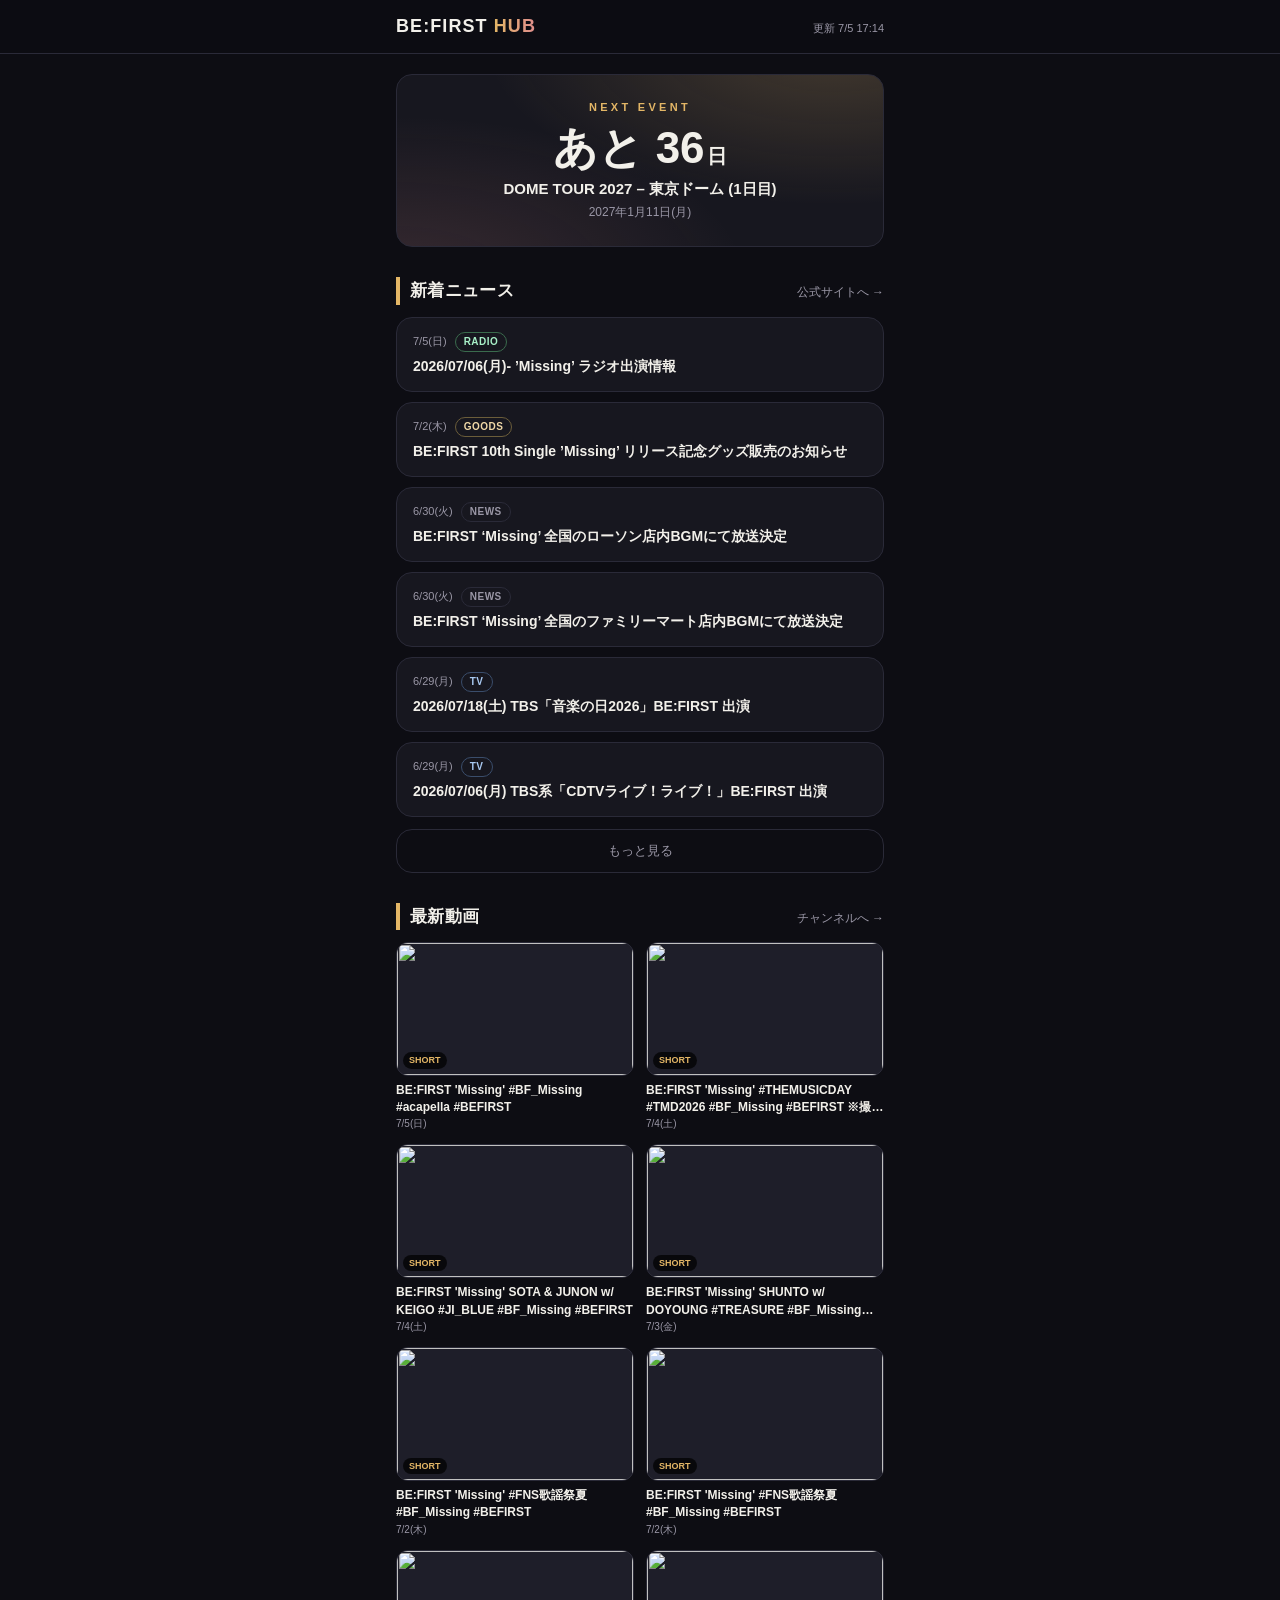
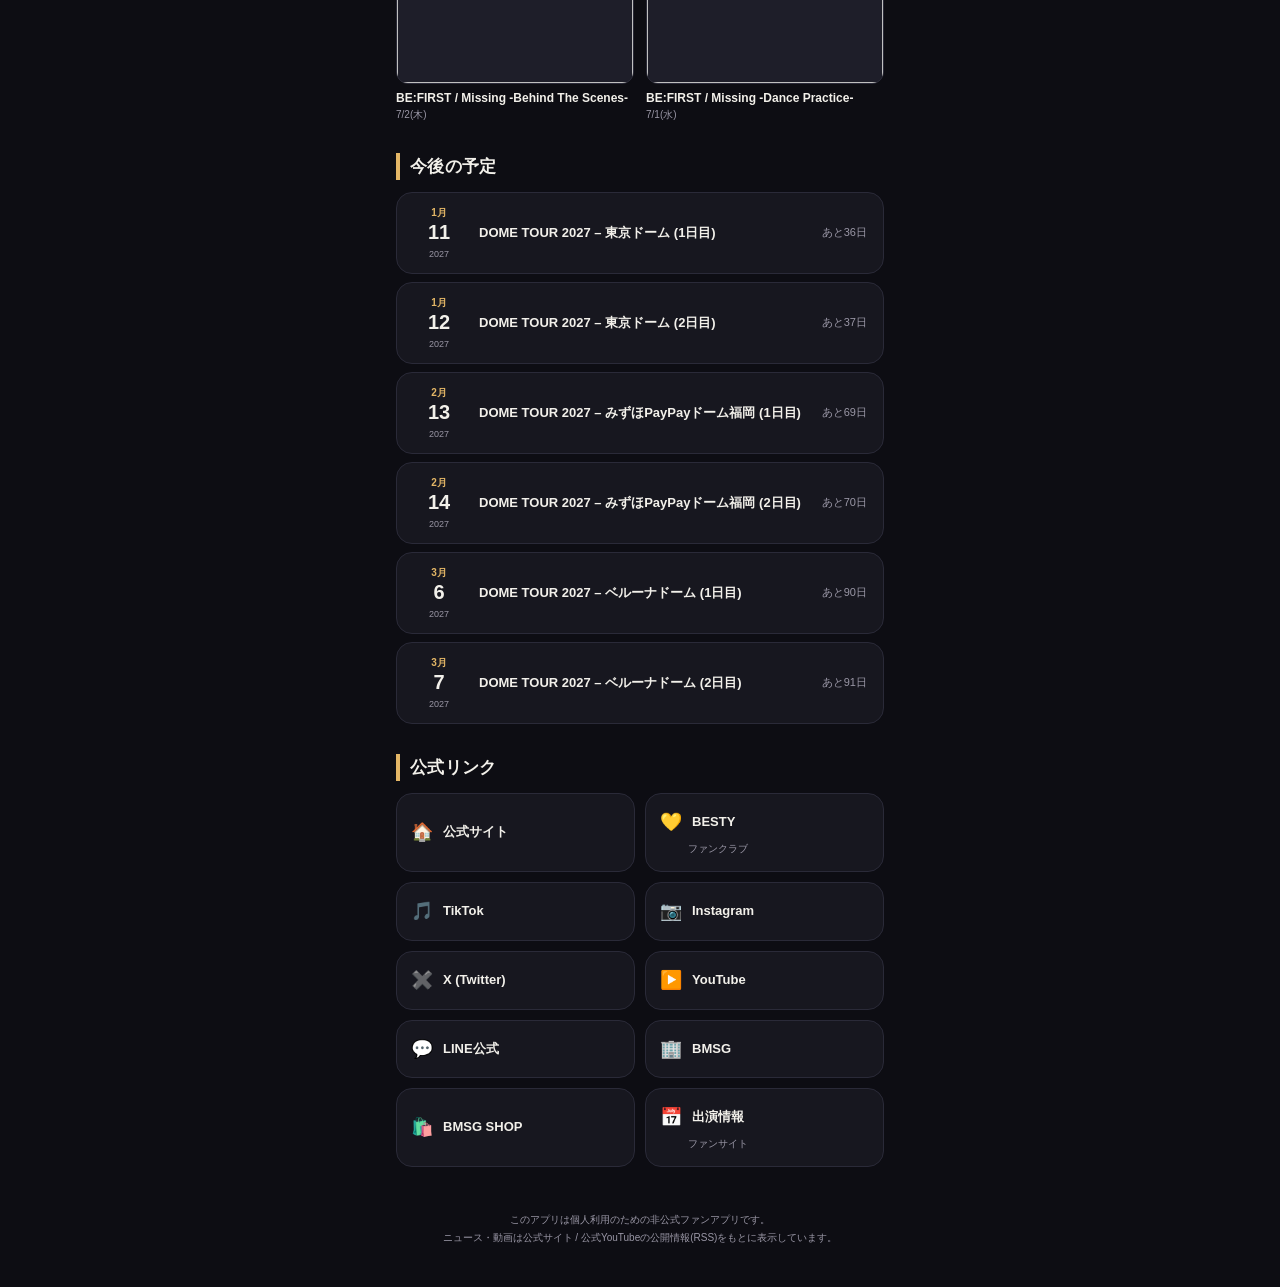
==== index.html @ 8c8f33ba "BE:FIRST HUB 初版 (レベル1+2: ニュース/動画自動取得・PWA対応)" ====
<!DOCTYPE html>
<html lang="ja">
<head>
<meta charset="UTF-8">
<meta name="viewport" content="width=device-width, initial-scale=1, viewport-fit=cover">
<title>BE:FIRST HUB</title>
<meta name="description" content="BE:FIRSTの新着ニュース・最新動画・スケジュールをひとつの画面で。">
<meta name="theme-color" content="#0d0d13">
<link rel="manifest" href="manifest.webmanifest">
<link rel="icon" type="image/png" sizes="32x32" href="icons/favicon-32.png">
<link rel="apple-touch-icon" href="icons/apple-touch-icon.png">
<meta name="apple-mobile-web-app-capable" content="yes">
<meta name="apple-mobile-web-app-status-bar-style" content="black-translucent">
<meta name="apple-mobile-web-app-title" content="BE:FIRST HUB">
<link rel="stylesheet" href="assets/style.css">
</head>
<body>

<header class="topbar">
  <div class="topbar-inner">
    <h1 class="logo">BE:FIRST <span>HUB</span></h1>
    <span class="updated" id="updatedAt"></span>
  </div>
</header>

<main>
  <!-- 次のイベントカウントダウン -->
  <section class="hero" id="hero" hidden>
    <p class="hero-label">NEXT EVENT</p>
    <p class="hero-count" id="heroCount"></p>
    <p class="hero-title" id="heroTitle"></p>
    <p class="hero-date" id="heroDate"></p>
  </section>

  <!-- 新着ニュース -->
  <section class="section">
    <div class="section-head">
      <h2>新着ニュース</h2>
      <a class="more" href="https://befirst.tokyo/news/" target="_blank" rel="noopener">公式サイトへ →</a>
    </div>
    <div id="newsList" class="news-list">
      <p class="loading">読み込み中…</p>
    </div>
    <button id="newsMore" class="show-more" hidden>もっと見る</button>
  </section>

  <!-- 最新動画 -->
  <section class="section">
    <div class="section-head">
      <h2>最新動画</h2>
      <a class="more" href="https://www.youtube.com/channel/UCi_AquB9uaI3-9xXkuWG7IQ" target="_blank" rel="noopener">チャンネルへ →</a>
    </div>
    <div id="videoList" class="video-grid">
      <p class="loading">読み込み中…</p>
    </div>
  </section>

  <!-- 今後の予定 -->
  <section class="section">
    <div class="section-head">
      <h2>今後の予定</h2>
    </div>
    <div id="eventList" class="event-list"></div>
  </section>

  <!-- 公式リンク -->
  <section class="section">
    <div class="section-head">
      <h2>公式リンク</h2>
    </div>
    <div class="link-grid">
      <a class="link-tile" href="https://befirst.tokyo/" target="_blank" rel="noopener"><span class="link-emoji">🏠</span>公式サイト</a>
      <a class="link-tile" href="https://befirst.tokyo/fanclub/" target="_blank" rel="noopener"><span class="link-emoji">💛</span>BESTY<small>ファンクラブ</small></a>
      <a class="link-tile" href="https://www.tiktok.com/@befirst_official" target="_blank" rel="noopener"><span class="link-emoji">🎵</span>TikTok</a>
      <a class="link-tile" href="https://www.instagram.com/befirst__official/" target="_blank" rel="noopener"><span class="link-emoji">📷</span>Instagram</a>
      <a class="link-tile" href="https://x.com/BEFIRSTofficial" target="_blank" rel="noopener"><span class="link-emoji">✖️</span>X (Twitter)</a>
      <a class="link-tile" href="https://www.youtube.com/channel/UCi_AquB9uaI3-9xXkuWG7IQ" target="_blank" rel="noopener"><span class="link-emoji">▶️</span>YouTube</a>
      <a class="link-tile" href="https://page.line.me/619jqnnt" target="_blank" rel="noopener"><span class="link-emoji">💬</span>LINE公式</a>
      <a class="link-tile" href="https://bmsg.tokyo/" target="_blank" rel="noopener"><span class="link-emoji">🏢</span>BMSG</a>
      <a class="link-tile" href="https://shop.bmsg.tokyo/" target="_blank" rel="noopener"><span class="link-emoji">🛍️</span>BMSG SHOP</a>
      <a class="link-tile" href="https://www.befirst-schedule.com/" target="_blank" rel="noopener"><span class="link-emoji">📅</span>出演情報<small>ファンサイト</small></a>
    </div>
  </section>

  <footer class="footer">
    <p>このアプリは個人利用のための非公式ファンアプリです。</p>
    <p>ニュース・動画は公式サイト / 公式YouTubeの公開情報(RSS)をもとに表示しています。</p>
  </footer>
</main>

<script src="assets/app.js"></script>
</body>
</html>
---- assets/style.css ----
/* ===== BE:FIRST HUB スタイル ===== */
:root {
  --bg: #0d0d13;
  --card: #17171f;
  --card-2: #1e1e29;
  --text: #f2f0ea;
  --text-dim: #9a97a6;
  --accent: #e3b666;          /* シャンパンゴールド */
  --accent-2: #e08e8e;        /* ローズ */
  --line: #2a2a38;
  --radius: 16px;
}

* { margin: 0; padding: 0; box-sizing: border-box; }

html { -webkit-text-size-adjust: 100%; }

body {
  background: var(--bg);
  color: var(--text);
  font-family: -apple-system, BlinkMacSystemFont, "Hiragino Sans", "Yu Gothic UI", "Noto Sans JP", sans-serif;
  line-height: 1.6;
  padding-bottom: env(safe-area-inset-bottom);
}

main {
  max-width: 520px;
  margin: 0 auto;
  padding: 0 16px 40px;
}

/* ---- ヘッダー ---- */
.topbar {
  position: sticky;
  top: 0;
  z-index: 10;
  background: rgba(13, 13, 19, 0.88);
  -webkit-backdrop-filter: blur(12px);
  backdrop-filter: blur(12px);
  border-bottom: 1px solid var(--line);
  padding-top: env(safe-area-inset-top);
}
.topbar-inner {
  max-width: 520px;
  margin: 0 auto;
  padding: 12px 16px;
  display: flex;
  align-items: baseline;
  justify-content: space-between;
}
.logo {
  font-size: 18px;
  font-weight: 800;
  letter-spacing: 0.06em;
}
.logo span {
  background: linear-gradient(90deg, var(--accent), var(--accent-2));
  -webkit-background-clip: text;
  background-clip: text;
  color: transparent;
}
.updated { font-size: 11px; color: var(--text-dim); }

/* ---- カウントダウン ---- */
.hero {
  margin: 20px 0 8px;
  padding: 24px 20px;
  border-radius: var(--radius);
  background:
    radial-gradient(120% 160% at 90% -20%, rgba(227, 182, 102, 0.22), transparent 60%),
    radial-gradient(120% 160% at 0% 120%, rgba(224, 142, 142, 0.16), transparent 60%),
    var(--card);
  border: 1px solid var(--line);
  text-align: center;
}
.hero-label {
  font-size: 11px;
  letter-spacing: 0.3em;
  color: var(--accent);
  font-weight: 700;
}
.hero-count {
  font-size: 44px;
  font-weight: 800;
  line-height: 1.2;
  margin: 6px 0 2px;
}
.hero-count small { font-size: 20px; font-weight: 700; margin-left: 2px; }
.hero-title { font-size: 15px; font-weight: 700; }
.hero-date { font-size: 12px; color: var(--text-dim); margin-top: 2px; }

/* ---- セクション共通 ---- */
.section { margin-top: 30px; }
.section-head {
  display: flex;
  align-items: baseline;
  justify-content: space-between;
  margin-bottom: 12px;
}
.section-head h2 {
  font-size: 17px;
  font-weight: 800;
  letter-spacing: 0.02em;
  border-left: 4px solid var(--accent);
  padding-left: 10px;
}
.more { font-size: 12px; color: var(--text-dim); text-decoration: none; }
.more:active { color: var(--accent); }
.loading { color: var(--text-dim); font-size: 13px; padding: 10px 4px; }

/* ---- ニュース ---- */
.news-list { display: flex; flex-direction: column; gap: 10px; }
.news-item {
  display: block;
  background: var(--card);
  border: 1px solid var(--line);
  border-radius: var(--radius);
  padding: 14px 16px;
  text-decoration: none;
  color: var(--text);
}
.news-item:active { background: var(--card-2); }
.news-meta {
  display: flex;
  align-items: center;
  gap: 8px;
  font-size: 11px;
  color: var(--text-dim);
  margin-bottom: 4px;
}
.chip {
  display: inline-block;
  font-size: 10px;
  font-weight: 700;
  letter-spacing: 0.05em;
  padding: 1px 8px;
  border-radius: 99px;
  border: 1px solid var(--line);
  color: var(--text-dim);
}
.chip.c-live   { color: #f0a8a8; border-color: #6b3a3a; }
.chip.c-tv     { color: #a8c8f0; border-color: #3a4d6b; }
.chip.c-radio  { color: #a8f0c8; border-color: #3a6b4d; }
.chip.c-goods  { color: #f0d8a8; border-color: #6b5d3a; }
.chip.c-music  { color: #d8a8f0; border-color: #5d3a6b; }
.badge-new {
  display: inline-block;
  font-size: 10px;
  font-weight: 800;
  color: #111;
  background: linear-gradient(90deg, var(--accent), var(--accent-2));
  padding: 1px 7px;
  border-radius: 99px;
}
.news-title { font-size: 14px; font-weight: 600; line-height: 1.5; }

.show-more {
  display: block;
  width: 100%;
  margin-top: 12px;
  padding: 12px;
  background: none;
  border: 1px solid var(--line);
  border-radius: var(--radius);
  color: var(--text-dim);
  font-size: 13px;
  font-family: inherit;
}
.show-more:active { background: var(--card); }

/* ---- 動画 ---- */
.video-grid {
  display: grid;
  grid-template-columns: 1fr 1fr;
  gap: 12px;
}
.video-item { text-decoration: none; color: var(--text); }
.video-thumb-wrap {
  position: relative;
  border-radius: 12px;
  overflow: hidden;
  aspect-ratio: 16 / 9;
  background: var(--card-2);
  border: 1px solid var(--line);
}
.video-thumb {
  width: 100%;
  height: 100%;
  object-fit: cover;
  display: block;
}
.video-tag {
  position: absolute;
  left: 6px;
  bottom: 6px;
  font-size: 9px;
  font-weight: 800;
  background: rgba(0, 0, 0, 0.72);
  color: var(--accent);
  padding: 1px 6px;
  border-radius: 99px;
}
.video-title {
  font-size: 12px;
  font-weight: 600;
  line-height: 1.45;
  margin-top: 6px;
  display: -webkit-box;
  -webkit-line-clamp: 2;
  -webkit-box-orient: vertical;
  overflow: hidden;
}
.video-date { font-size: 10px; color: var(--text-dim); }

/* ---- 予定 ---- */
.event-list { display: flex; flex-direction: column; gap: 8px; }
.event-item {
  display: flex;
  align-items: center;
  gap: 14px;
  background: var(--card);
  border: 1px solid var(--line);
  border-radius: var(--radius);
  padding: 12px 16px;
}
.event-date {
  flex-shrink: 0;
  text-align: center;
  min-width: 52px;
}
.event-date .d-month { font-size: 10px; color: var(--accent); font-weight: 700; display: block; }
.event-date .d-day { font-size: 20px; font-weight: 800; line-height: 1.1; }
.event-date .d-year { font-size: 9px; color: var(--text-dim); display: block; }
.event-title { font-size: 13px; font-weight: 600; line-height: 1.5; }
.event-days { margin-left: auto; flex-shrink: 0; font-size: 11px; color: var(--text-dim); }

/* ---- リンク ---- */
.link-grid {
  display: grid;
  grid-template-columns: 1fr 1fr;
  gap: 10px;
}
.link-tile {
  display: flex;
  align-items: center;
  gap: 10px;
  background: var(--card);
  border: 1px solid var(--line);
  border-radius: var(--radius);
  padding: 14px;
  color: var(--text);
  text-decoration: none;
  font-size: 13px;
  font-weight: 700;
  flex-wrap: wrap;
}
.link-tile:active { background: var(--card-2); border-color: var(--accent); }
.link-emoji { font-size: 18px; }
.link-tile small {
  width: 100%;
  font-size: 10px;
  font-weight: 400;
  color: var(--text-dim);
  margin-top: -6px;
  padding-left: 28px;
}

/* ---- フッター ---- */
.footer {
  margin-top: 44px;
  text-align: center;
  font-size: 10px;
  color: var(--text-dim);
  line-height: 1.8;
}
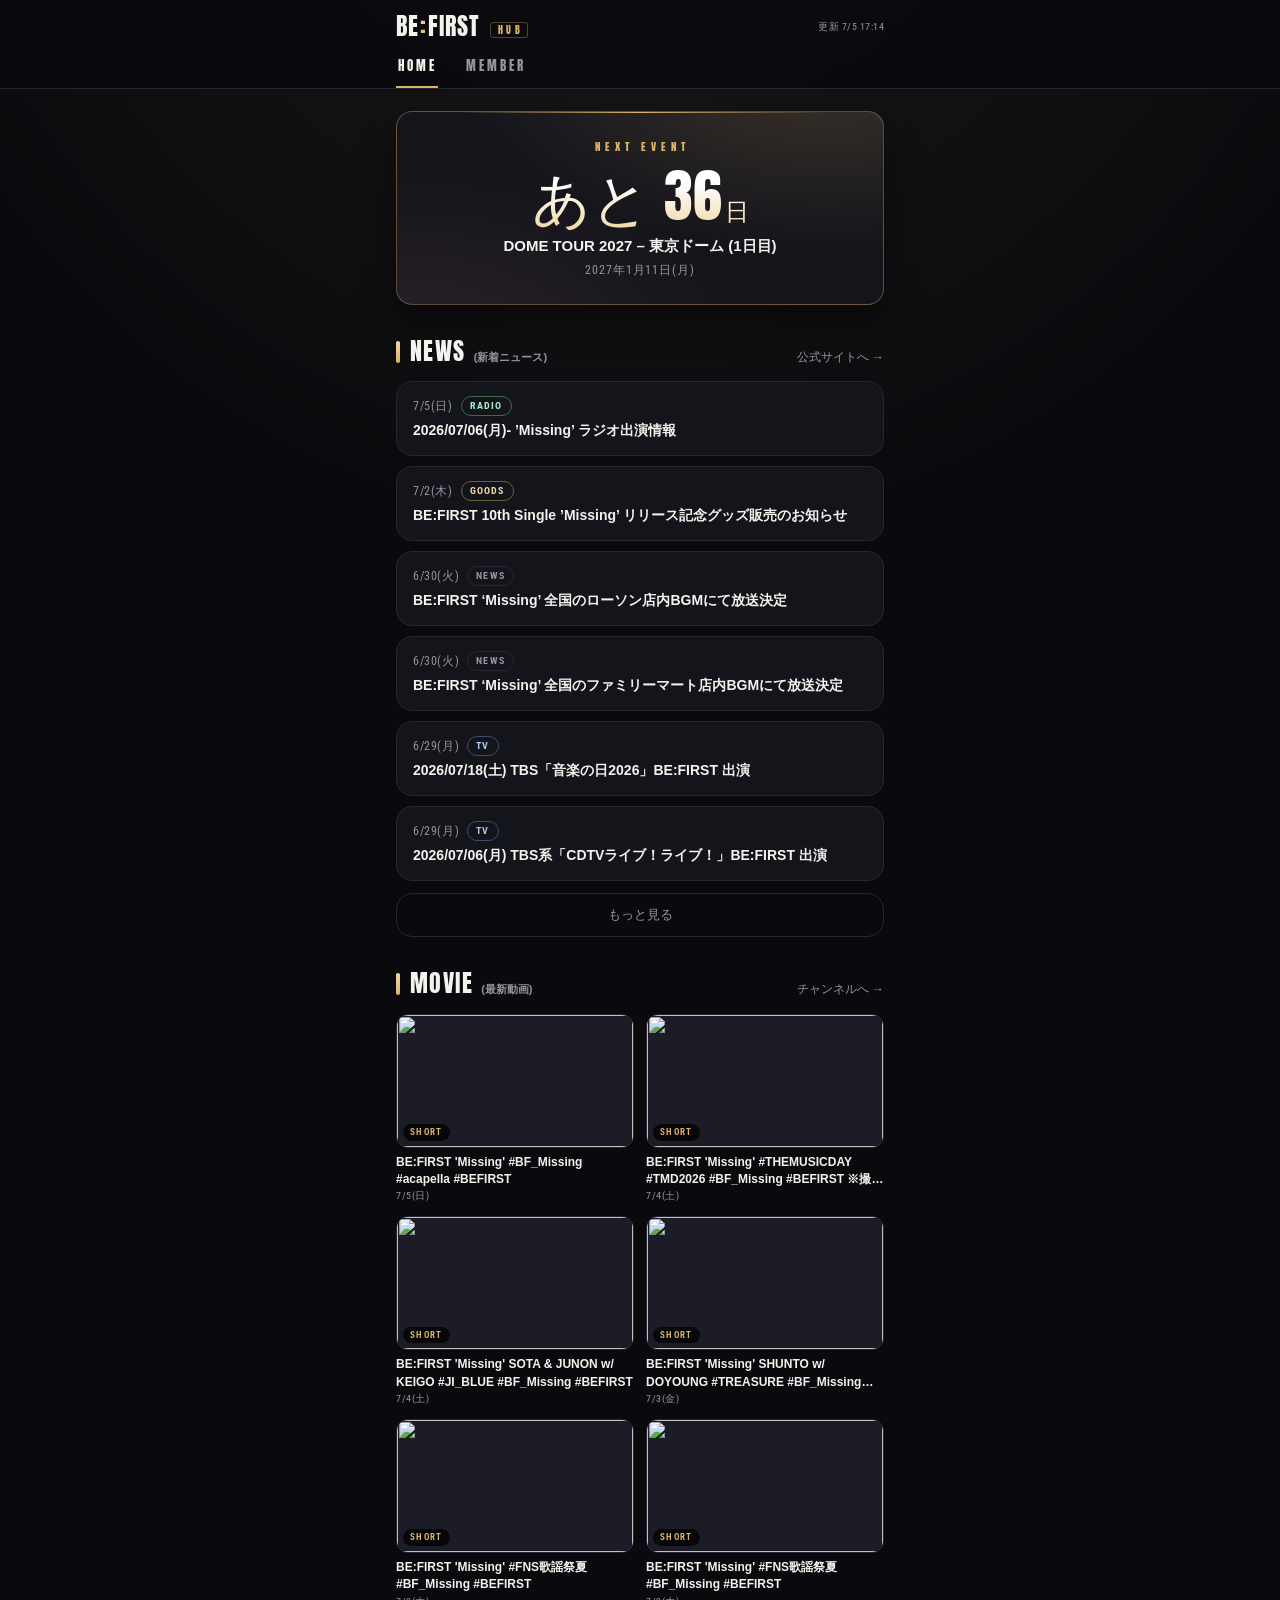
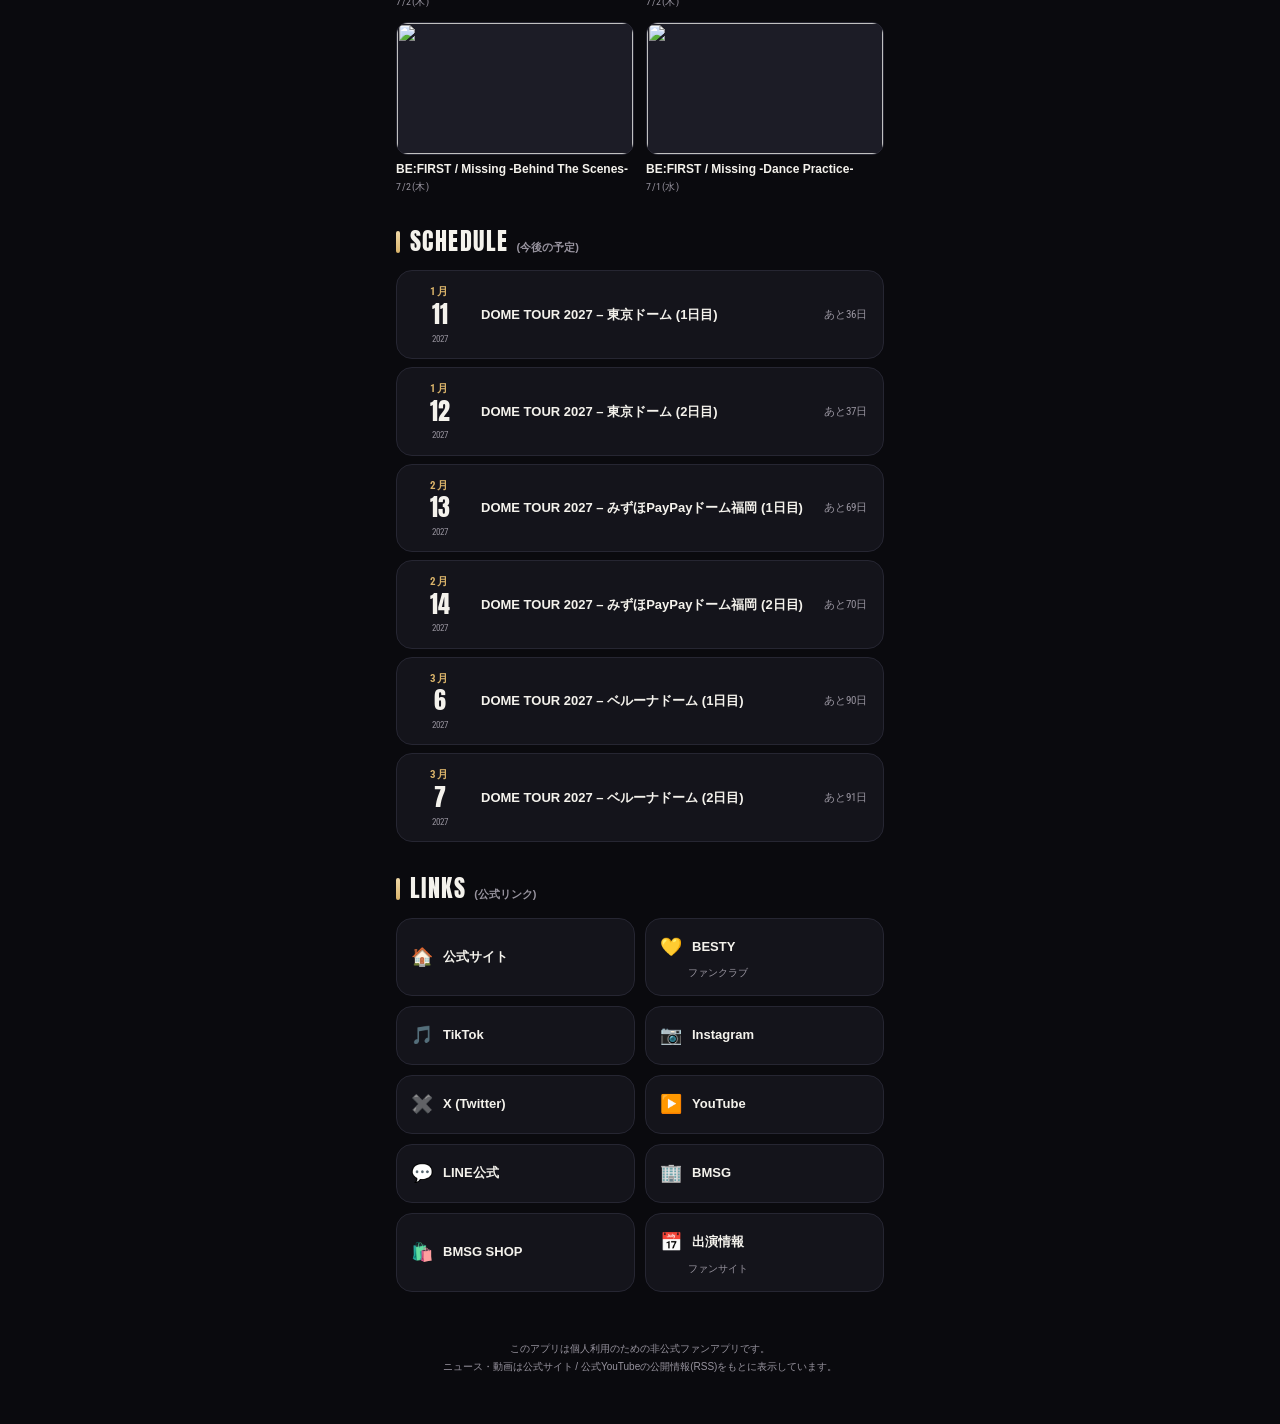
==== commit 60293cdd: "メンバーページ追加 (6人体制プロフィール・トリビア・顔写真対応) - members.html / assets/members.js: グループ紹介+メンバーカード表示 - data/member" ====
--- a/index.html
+++ b/index.html
@@ -5,22 +5,29 @@
 <meta name="viewport" content="width=device-width, initial-scale=1, viewport-fit=cover">
 <title>BE:FIRST HUB</title>
 <meta name="description" content="BE:FIRSTの新着ニュース・最新動画・スケジュールをひとつの画面で。">
-<meta name="theme-color" content="#0d0d13">
+<meta name="theme-color" content="#0a0a0e">
 <link rel="manifest" href="manifest.webmanifest">
 <link rel="icon" type="image/png" sizes="32x32" href="icons/favicon-32.png">
 <link rel="apple-touch-icon" href="icons/apple-touch-icon.png">
 <meta name="apple-mobile-web-app-capable" content="yes">
 <meta name="apple-mobile-web-app-status-bar-style" content="black-translucent">
 <meta name="apple-mobile-web-app-title" content="BE:FIRST HUB">
+<link rel="preconnect" href="https://fonts.googleapis.com">
+<link rel="preconnect" href="https://fonts.gstatic.com" crossorigin>
+<link href="https://fonts.googleapis.com/css2?family=Anton&family=Roboto+Condensed:wght@300;400;700&display=swap" rel="stylesheet">
 <link rel="stylesheet" href="assets/style.css">
 </head>
 <body>
 
 <header class="topbar">
   <div class="topbar-inner">
-    <h1 class="logo">BE:FIRST <span>HUB</span></h1>
+    <h1 class="logo">BE<span class="colon">:</span>FIRST<span class="hub">HUB</span></h1>
     <span class="updated" id="updatedAt"></span>
   </div>
+  <nav class="tabs">
+    <a class="tab active" href="index.html">HOME</a>
+    <a class="tab" href="members.html">MEMBER</a>
+  </nav>
 </header>
 
 <main>
@@ -35,7 +42,7 @@
   <!-- 新着ニュース -->
   <section class="section">
     <div class="section-head">
-      <h2>新着ニュース</h2>
+      <h2 class="sec"><span class="en">NEWS</span><span class="ja">(新着ニュース)</span></h2>
       <a class="more" href="https://befirst.tokyo/news/" target="_blank" rel="noopener">公式サイトへ →</a>
     </div>
     <div id="newsList" class="news-list">
@@ -47,7 +54,7 @@
   <!-- 最新動画 -->
   <section class="section">
     <div class="section-head">
-      <h2>最新動画</h2>
+      <h2 class="sec"><span class="en">MOVIE</span><span class="ja">(最新動画)</span></h2>
       <a class="more" href="https://www.youtube.com/channel/UCi_AquB9uaI3-9xXkuWG7IQ" target="_blank" rel="noopener">チャンネルへ →</a>
     </div>
     <div id="videoList" class="video-grid">
@@ -58,7 +65,7 @@
   <!-- 今後の予定 -->
   <section class="section">
     <div class="section-head">
-      <h2>今後の予定</h2>
+      <h2 class="sec"><span class="en">SCHEDULE</span><span class="ja">(今後の予定)</span></h2>
     </div>
     <div id="eventList" class="event-list"></div>
   </section>
@@ -66,7 +73,7 @@
   <!-- 公式リンク -->
   <section class="section">
     <div class="section-head">
-      <h2>公式リンク</h2>
+      <h2 class="sec"><span class="en">LINKS</span><span class="ja">(公式リンク)</span></h2>
     </div>
     <div class="link-grid">
       <a class="link-tile" href="https://befirst.tokyo/" target="_blank" rel="noopener"><span class="link-emoji">🏠</span>公式サイト</a>
--- a/assets/style.css
+++ b/assets/style.css
@@ -1,111 +1,181 @@
-/* ===== BE:FIRST HUB スタイル ===== */
+/* =====================================================
+   BE:FIRST HUB スタイル v2
+   黒 × シャンパンゴールド / 公式サイト風タイポグラフィ
+   Display: Anton / Sub: Roboto Condensed
+   ===================================================== */
 :root {
-  --bg: #0d0d13;
-  --card: #17171f;
-  --card-2: #1e1e29;
-  --text: #f2f0ea;
-  --text-dim: #9a97a6;
-  --accent: #e3b666;          /* シャンパンゴールド */
-  --accent-2: #e08e8e;        /* ローズ */
-  --line: #2a2a38;
+  --bg: #0a0a0e;
+  --bg-glow: #12101a;
+  --card: #14141b;
+  --card-2: #1c1c26;
+  --text: #f4f2ec;
+  --text-dim: #98949f;
+  --gold: #d9b36a;
+  --gold-2: #f0d9a8;
+  --rose: #d98c8c;
+  --line: #262632;
+  --line-gold: rgba(217, 179, 106, 0.35);
   --radius: 16px;
+  --disp: "Anton", "Arial Narrow", "Yu Gothic UI", sans-serif;
+  --cond: "Roboto Condensed", "Arial Narrow", sans-serif;
 }
 
 * { margin: 0; padding: 0; box-sizing: border-box; }
-
 html { -webkit-text-size-adjust: 100%; }
 
 body {
-  background: var(--bg);
+  background:
+    radial-gradient(90% 40% at 50% -10%, rgba(217, 179, 106, 0.10), transparent 70%),
+    var(--bg);
   color: var(--text);
   font-family: -apple-system, BlinkMacSystemFont, "Hiragino Sans", "Yu Gothic UI", "Noto Sans JP", sans-serif;
   line-height: 1.6;
   padding-bottom: env(safe-area-inset-bottom);
 }
 
-main {
-  max-width: 520px;
-  margin: 0 auto;
-  padding: 0 16px 40px;
-}
-
-/* ---- ヘッダー ---- */
+main { max-width: 520px; margin: 0 auto; padding: 0 16px 48px; }
+
+/* ---- ヘッダー / ロゴ ---- */
 .topbar {
   position: sticky;
   top: 0;
   z-index: 10;
-  background: rgba(13, 13, 19, 0.88);
-  -webkit-backdrop-filter: blur(12px);
-  backdrop-filter: blur(12px);
+  background: rgba(10, 10, 14, 0.86);
+  -webkit-backdrop-filter: blur(14px);
+  backdrop-filter: blur(14px);
   border-bottom: 1px solid var(--line);
   padding-top: env(safe-area-inset-top);
 }
 .topbar-inner {
   max-width: 520px;
   margin: 0 auto;
-  padding: 12px 16px;
+  padding: 14px 16px 6px;
+  display: flex;
+  align-items: center;
+  justify-content: space-between;
+}
+.logo {
+  font-family: var(--disp);
+  font-weight: 400;
+  font-size: 24px;
+  letter-spacing: 0.04em;
+  line-height: 1;
   display: flex;
   align-items: baseline;
-  justify-content: space-between;
-}
-.logo {
-  font-size: 18px;
-  font-weight: 800;
-  letter-spacing: 0.06em;
-}
-.logo span {
-  background: linear-gradient(90deg, var(--accent), var(--accent-2));
+}
+.logo .colon {
+  background: linear-gradient(180deg, var(--gold-2), var(--gold));
   -webkit-background-clip: text;
   background-clip: text;
   color: transparent;
-}
-.updated { font-size: 11px; color: var(--text-dim); }
+  margin: 0 1px;
+}
+.logo .hub {
+  font-size: 10px;
+  letter-spacing: 0.35em;
+  color: var(--gold);
+  border: 1px solid var(--line-gold);
+  border-radius: 3px;
+  padding: 2px 4px 2px 7px;
+  margin-left: 10px;
+  transform: translateY(-2px);
+}
+.updated { font-size: 10px; font-family: var(--cond); color: var(--text-dim); letter-spacing: 0.05em; }
+
+/* ---- タブ ---- */
+.tabs {
+  max-width: 520px;
+  margin: 0 auto;
+  display: flex;
+  gap: 26px;
+  padding: 2px 16px 0;
+}
+.tab {
+  font-family: var(--disp);
+  font-size: 13px;
+  letter-spacing: 0.22em;
+  color: var(--text-dim);
+  text-decoration: none;
+  padding: 8px 2px 9px;
+  border-bottom: 2px solid transparent;
+}
+.tab.active {
+  color: var(--text);
+  border-bottom-color: var(--gold);
+}
 
 /* ---- カウントダウン ---- */
 .hero {
-  margin: 20px 0 8px;
-  padding: 24px 20px;
+  position: relative;
+  margin: 22px 0 10px;
+  padding: 26px 20px 24px;
   border-radius: var(--radius);
   background:
-    radial-gradient(120% 160% at 90% -20%, rgba(227, 182, 102, 0.22), transparent 60%),
-    radial-gradient(120% 160% at 0% 120%, rgba(224, 142, 142, 0.16), transparent 60%),
+    radial-gradient(130% 170% at 88% -25%, rgba(217, 179, 106, 0.20), transparent 58%),
+    radial-gradient(130% 170% at 0% 125%, rgba(217, 140, 140, 0.12), transparent 58%),
     var(--card);
-  border: 1px solid var(--line);
+  border: 1px solid var(--line-gold);
+  box-shadow: 0 12px 34px rgba(0, 0, 0, 0.45);
   text-align: center;
+  overflow: hidden;
+}
+.hero::after { /* 上辺のゴールドライン */
+  content: "";
+  position: absolute;
+  top: 0; left: 12%; right: 12%;
+  height: 1px;
+  background: linear-gradient(90deg, transparent, var(--gold), transparent);
 }
 .hero-label {
+  font-family: var(--disp);
   font-size: 11px;
-  letter-spacing: 0.3em;
-  color: var(--accent);
-  font-weight: 700;
+  letter-spacing: 0.45em;
+  padding-left: 0.45em; /* 中央ずれ補正 */
+  color: var(--gold);
 }
 .hero-count {
-  font-size: 44px;
-  font-weight: 800;
-  line-height: 1.2;
-  margin: 6px 0 2px;
-}
-.hero-count small { font-size: 20px; font-weight: 700; margin-left: 2px; }
+  font-family: var(--disp);
+  font-size: 58px;
+  line-height: 1.15;
+  margin: 8px 0 4px;
+  background: linear-gradient(180deg, #fff 30%, var(--gold-2) 100%);
+  -webkit-background-clip: text;
+  background-clip: text;
+  color: transparent;
+}
+.hero-count small { font-size: 24px; margin-left: 3px; }
 .hero-title { font-size: 15px; font-weight: 700; }
-.hero-date { font-size: 12px; color: var(--text-dim); margin-top: 2px; }
-
-/* ---- セクション共通 ---- */
-.section { margin-top: 30px; }
+.hero-date { font-family: var(--cond); font-size: 12px; color: var(--text-dim); margin-top: 3px; letter-spacing: 0.08em; }
+
+/* ---- セクション見出し: EN(日本語) ---- */
+.section { margin-top: 34px; }
 .section-head {
   display: flex;
   align-items: baseline;
   justify-content: space-between;
-  margin-bottom: 12px;
-}
-.section-head h2 {
-  font-size: 17px;
-  font-weight: 800;
-  letter-spacing: 0.02em;
-  border-left: 4px solid var(--accent);
-  padding-left: 10px;
-}
+  margin-bottom: 14px;
+}
+.sec { display: flex; align-items: baseline; gap: 8px; }
+.sec .en {
+  font-family: var(--disp);
+  font-weight: 400;
+  font-size: 24px;
+  letter-spacing: 0.06em;
+  line-height: 1;
+  position: relative;
+  padding-left: 14px;
+}
+.sec .en::before { /* 見出し横のゴールドバー */
+  content: "";
+  position: absolute;
+  left: 0; top: 2px; bottom: 0;
+  width: 4px;
+  background: linear-gradient(180deg, var(--gold-2), var(--gold));
+  border-radius: 2px;
+}
+.sec .ja { font-size: 11px; color: var(--text-dim); }
 .more { font-size: 12px; color: var(--text-dim); text-decoration: none; }
-.more:active { color: var(--accent); }
+.more:active { color: var(--gold); }
 .loading { color: var(--text-dim); font-size: 13px; padding: 10px 4px; }
 
 /* ---- ニュース ---- */
@@ -119,20 +189,23 @@
   text-decoration: none;
   color: var(--text);
 }
-.news-item:active { background: var(--card-2); }
+.news-item:active { background: var(--card-2); border-color: var(--line-gold); }
 .news-meta {
   display: flex;
   align-items: center;
   gap: 8px;
-  font-size: 11px;
+  font-family: var(--cond);
+  font-size: 12px;
+  letter-spacing: 0.05em;
   color: var(--text-dim);
   margin-bottom: 4px;
 }
 .chip {
   display: inline-block;
-  font-size: 10px;
-  font-weight: 700;
-  letter-spacing: 0.05em;
+  font-family: var(--cond);
+  font-size: 10px;
+  font-weight: 700;
+  letter-spacing: 0.12em;
   padding: 1px 8px;
   border-radius: 99px;
   border: 1px solid var(--line);
@@ -145,11 +218,13 @@
 .chip.c-music  { color: #d8a8f0; border-color: #5d3a6b; }
 .badge-new {
   display: inline-block;
-  font-size: 10px;
-  font-weight: 800;
-  color: #111;
-  background: linear-gradient(90deg, var(--accent), var(--accent-2));
-  padding: 1px 7px;
+  font-family: var(--cond);
+  font-size: 10px;
+  font-weight: 700;
+  letter-spacing: 0.1em;
+  color: #16130b;
+  background: linear-gradient(90deg, var(--gold-2), var(--gold));
+  padding: 1px 8px;
   border-radius: 99px;
 }
 .news-title { font-size: 14px; font-weight: 600; line-height: 1.5; }
@@ -166,14 +241,10 @@
   font-size: 13px;
   font-family: inherit;
 }
-.show-more:active { background: var(--card); }
+.show-more:active { background: var(--card); border-color: var(--line-gold); }
 
 /* ---- 動画 ---- */
-.video-grid {
-  display: grid;
-  grid-template-columns: 1fr 1fr;
-  gap: 12px;
-}
+.video-grid { display: grid; grid-template-columns: 1fr 1fr; gap: 12px; }
 .video-item { text-decoration: none; color: var(--text); }
 .video-thumb-wrap {
   position: relative;
@@ -183,21 +254,17 @@
   background: var(--card-2);
   border: 1px solid var(--line);
 }
-.video-thumb {
-  width: 100%;
-  height: 100%;
-  object-fit: cover;
-  display: block;
-}
+.video-thumb { width: 100%; height: 100%; object-fit: cover; display: block; }
 .video-tag {
   position: absolute;
-  left: 6px;
-  bottom: 6px;
+  left: 6px; bottom: 6px;
+  font-family: var(--cond);
   font-size: 9px;
-  font-weight: 800;
-  background: rgba(0, 0, 0, 0.72);
-  color: var(--accent);
-  padding: 1px 6px;
+  font-weight: 700;
+  letter-spacing: 0.15em;
+  background: rgba(0, 0, 0, 0.75);
+  color: var(--gold);
+  padding: 1px 7px;
   border-radius: 99px;
 }
 .video-title {
@@ -210,7 +277,7 @@
   -webkit-box-orient: vertical;
   overflow: hidden;
 }
-.video-date { font-size: 10px; color: var(--text-dim); }
+.video-date { font-family: var(--cond); font-size: 10px; color: var(--text-dim); letter-spacing: 0.05em; }
 
 /* ---- 予定 ---- */
 .event-list { display: flex; flex-direction: column; gap: 8px; }
@@ -223,23 +290,16 @@
   border-radius: var(--radius);
   padding: 12px 16px;
 }
-.event-date {
-  flex-shrink: 0;
-  text-align: center;
-  min-width: 52px;
-}
-.event-date .d-month { font-size: 10px; color: var(--accent); font-weight: 700; display: block; }
-.event-date .d-day { font-size: 20px; font-weight: 800; line-height: 1.1; }
-.event-date .d-year { font-size: 9px; color: var(--text-dim); display: block; }
+.event-date { flex-shrink: 0; text-align: center; min-width: 54px; }
+.event-date .d-month { font-family: var(--cond); font-size: 11px; color: var(--gold); font-weight: 700; letter-spacing: 0.1em; display: block; }
+.event-date .d-day { font-family: var(--disp); font-size: 24px; line-height: 1.1; }
+.event-date .d-year { font-family: var(--cond); font-size: 9px; color: var(--text-dim); display: block; }
 .event-title { font-size: 13px; font-weight: 600; line-height: 1.5; }
-.event-days { margin-left: auto; flex-shrink: 0; font-size: 11px; color: var(--text-dim); }
+.event-title small { color: var(--text-dim); }
+.event-days { margin-left: auto; flex-shrink: 0; font-family: var(--cond); font-size: 11px; color: var(--text-dim); }
 
 /* ---- リンク ---- */
-.link-grid {
-  display: grid;
-  grid-template-columns: 1fr 1fr;
-  gap: 10px;
-}
+.link-grid { display: grid; grid-template-columns: 1fr 1fr; gap: 10px; }
 .link-tile {
   display: flex;
   align-items: center;
@@ -254,7 +314,7 @@
   font-weight: 700;
   flex-wrap: wrap;
 }
-.link-tile:active { background: var(--card-2); border-color: var(--accent); }
+.link-tile:active { background: var(--card-2); border-color: var(--gold); }
 .link-emoji { font-size: 18px; }
 .link-tile small {
   width: 100%;
@@ -265,9 +325,123 @@
   padding-left: 28px;
 }
 
+/* ---- ABOUT(グループ紹介) ---- */
+.about-card {
+  background: var(--card);
+  border: 1px solid var(--line);
+  border-radius: var(--radius);
+  padding: 18px;
+}
+.about-text { font-size: 13px; line-height: 1.9; }
+.stat-grid {
+  display: grid;
+  grid-template-columns: 1fr 1fr;
+  gap: 8px;
+  margin-top: 14px;
+}
+.stat {
+  background: var(--card-2);
+  border-radius: 12px;
+  padding: 10px 12px;
+  display: flex;
+  flex-direction: column;
+}
+.stat-label { font-family: var(--disp); font-size: 10px; letter-spacing: 0.2em; color: var(--gold); }
+.stat-val { font-size: 13px; font-weight: 700; margin-top: 2px; }
+.highlight-list { margin: 14px 0 0; padding-left: 18px; }
+.highlight-list li { font-size: 12px; color: var(--text-dim); margin-bottom: 4px; }
+
+/* ---- メンバーカード ---- */
+.member-list { display: flex; flex-direction: column; gap: 14px; }
+.member-card {
+  background: var(--card);
+  border: 1px solid var(--line);
+  border-radius: var(--radius);
+  padding: 18px;
+  position: relative;
+  overflow: hidden;
+}
+.member-card::before { /* メンバーカラーの上辺ライン */
+  content: "";
+  position: absolute;
+  top: 0; left: 0; right: 0;
+  height: 3px;
+  background: linear-gradient(90deg, var(--mc), transparent 80%);
+}
+.member-head { display: flex; align-items: center; gap: 14px; }
+.member-avatar {
+  width: 58px;
+  height: 58px;
+  border-radius: 50%;
+  flex-shrink: 0;
+  display: flex;
+  align-items: center;
+  justify-content: center;
+  font-family: var(--disp);
+  font-size: 20px;
+  color: #0d0d13;
+  background: linear-gradient(135deg, var(--mc), #fff8 130%);
+  border: 2px solid rgba(255, 255, 255, 0.12);
+  overflow: hidden;
+}
+.member-avatar img {
+  width: 100%;
+  height: 100%;
+  object-fit: cover;
+  display: block;
+}
+.member-name { font-family: var(--disp); font-weight: 400; font-size: 26px; letter-spacing: 0.05em; line-height: 1.1; }
+.member-kana { font-size: 11px; color: var(--text-dim); margin-top: 2px; }
+.member-intro { font-size: 12.5px; line-height: 1.8; margin-top: 12px; }
+.member-meta { margin-top: 12px; display: flex; flex-direction: column; gap: 5px; }
+.meta-row {
+  display: flex;
+  justify-content: space-between;
+  font-size: 12px;
+  border-bottom: 1px dashed var(--line);
+  padding-bottom: 5px;
+}
+.meta-row span { color: var(--text-dim); }
+.meta-row b small { color: var(--gold); font-weight: 400; margin-left: 4px; }
+.sns-row { display: flex; flex-wrap: wrap; gap: 8px; margin-top: 14px; }
+.sns-btn {
+  font-size: 12px;
+  font-weight: 700;
+  color: var(--text);
+  text-decoration: none;
+  background: var(--card-2);
+  border: 1px solid var(--line);
+  border-radius: 99px;
+  padding: 6px 14px;
+}
+.sns-btn:active { border-color: var(--mc); }
+.trivia { margin-top: 14px; }
+.trivia summary {
+  cursor: pointer;
+  font-size: 12.5px;
+  font-weight: 700;
+  color: var(--gold);
+  list-style: none;
+  display: flex;
+  align-items: center;
+  gap: 8px;
+}
+.trivia summary::before { content: "▸"; transition: transform 0.2s; }
+.trivia[open] summary::before { transform: rotate(90deg); }
+.trivia-count {
+  font-family: var(--cond);
+  font-size: 10px;
+  background: var(--card-2);
+  border-radius: 99px;
+  padding: 0 8px;
+}
+.trivia ul { margin: 10px 0 0; padding-left: 18px; }
+.trivia li { font-size: 12px; line-height: 1.8; color: var(--text); margin-bottom: 8px; }
+.trivia-src { color: var(--text-dim); font-size: 10px; }
+
 /* ---- フッター ---- */
 .footer {
-  margin-top: 44px;
+  margin-top: 48px;
   text-align: center;
   font-size: 10px;
   color: var(--text-dim);
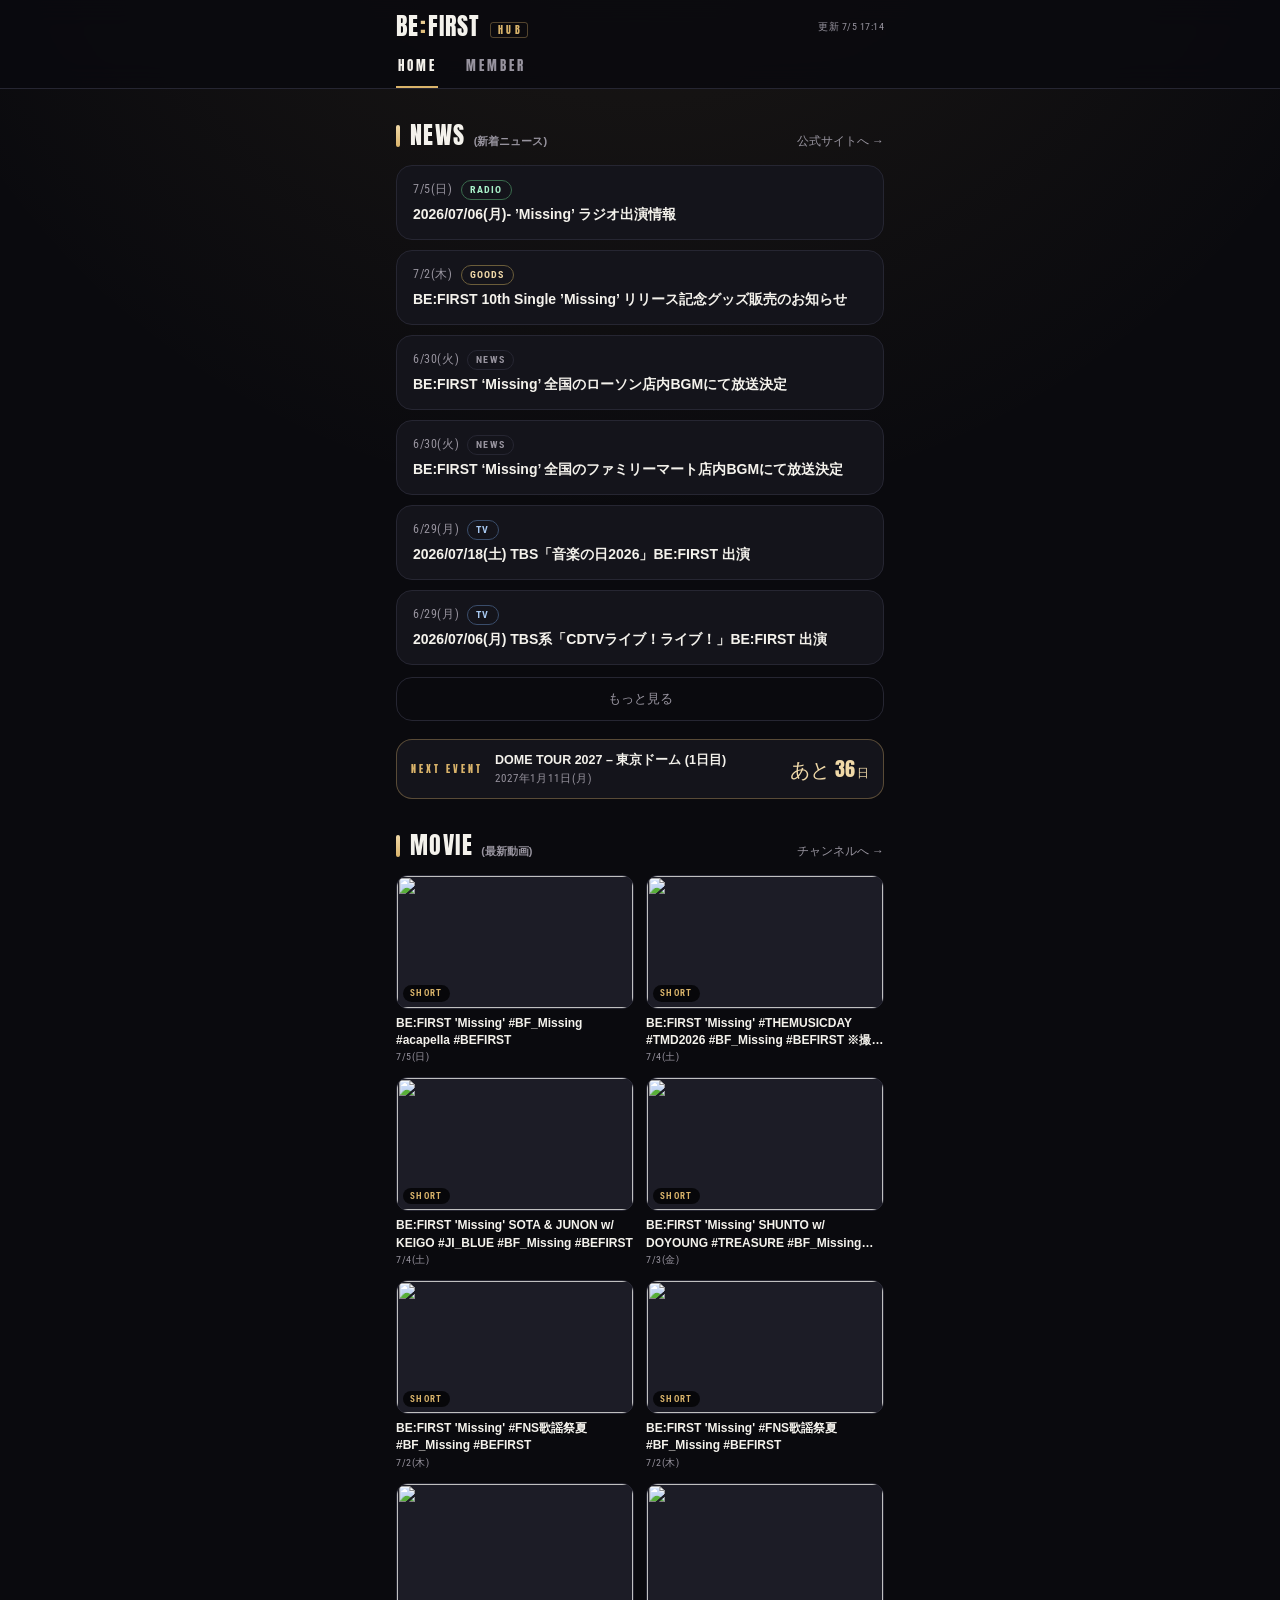
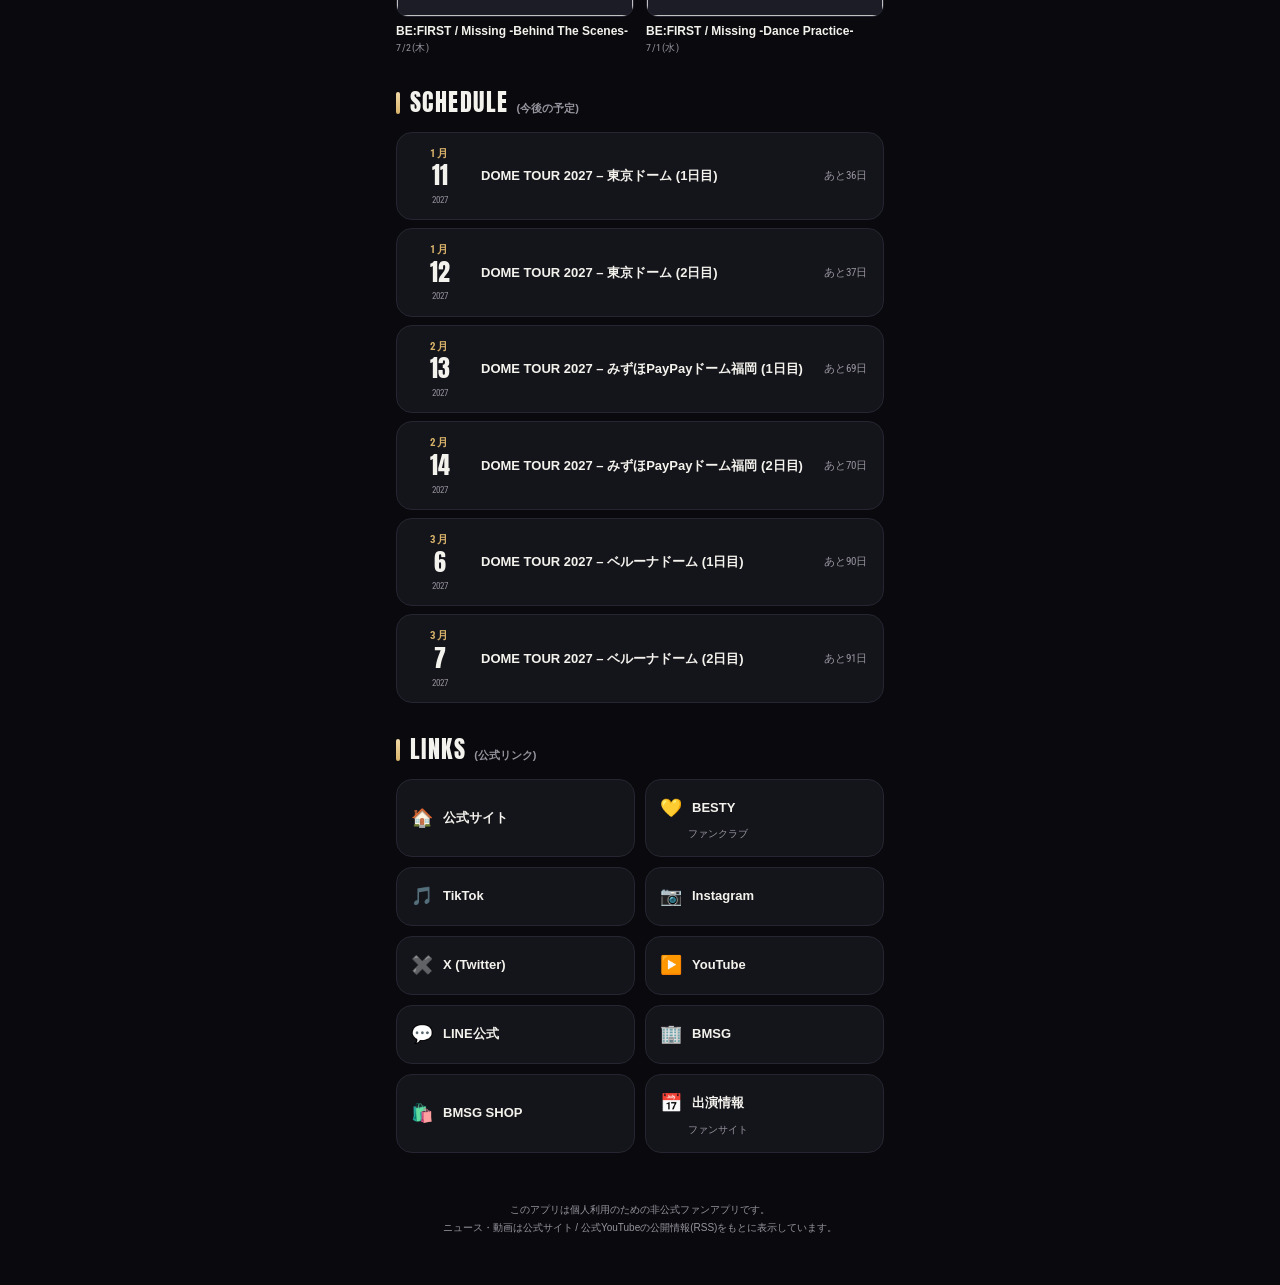
==== commit 5ae01601: "トップページ構成変更: ニュースを最上部に、カウントダウンをコンパクトなバーに Co-Authored-By: Claude Fable 5 <noreply@anthropic.com>" ====
--- a/index.html
+++ b/index.html
@@ -31,14 +31,6 @@
 </header>
 
 <main>
-  <!-- 次のイベントカウントダウン -->
-  <section class="hero" id="hero" hidden>
-    <p class="hero-label">NEXT EVENT</p>
-    <p class="hero-count" id="heroCount"></p>
-    <p class="hero-title" id="heroTitle"></p>
-    <p class="hero-date" id="heroDate"></p>
-  </section>
-
   <!-- 新着ニュース -->
   <section class="section">
     <div class="section-head">
@@ -49,6 +41,16 @@
       <p class="loading">読み込み中…</p>
     </div>
     <button id="newsMore" class="show-more" hidden>もっと見る</button>
+  </section>
+
+  <!-- 次のイベント(コンパクト表示) -->
+  <section class="hero" id="hero" hidden>
+    <span class="hero-label">NEXT EVENT</span>
+    <span class="hero-main">
+      <span class="hero-title" id="heroTitle"></span>
+      <span class="hero-date" id="heroDate"></span>
+    </span>
+    <span class="hero-count" id="heroCount"></span>
   </section>
 
   <!-- 最新動画 -->
--- a/assets/style.css
+++ b/assets/style.css
@@ -104,48 +104,47 @@
   border-bottom-color: var(--gold);
 }
 
-/* ---- カウントダウン ---- */
+/* ---- 次のイベント(コンパクトバー) ---- */
 .hero {
-  position: relative;
-  margin: 22px 0 10px;
-  padding: 26px 20px 24px;
-  border-radius: var(--radius);
-  background:
-    radial-gradient(130% 170% at 88% -25%, rgba(217, 179, 106, 0.20), transparent 58%),
-    radial-gradient(130% 170% at 0% 125%, rgba(217, 140, 140, 0.12), transparent 58%),
-    var(--card);
+  display: flex;
+  align-items: center;
+  gap: 12px;
+  margin: 18px 0 0;
+  padding: 10px 14px;
+  border-radius: var(--radius);
+  background: var(--card);
   border: 1px solid var(--line-gold);
-  box-shadow: 0 12px 34px rgba(0, 0, 0, 0.45);
-  text-align: center;
+}
+.hero-label {
+  font-family: var(--disp);
+  font-size: 10px;
+  letter-spacing: 0.3em;
+  color: var(--gold);
+  white-space: nowrap;
+  flex-shrink: 0;
+}
+.hero-main {
+  flex: 1;
+  min-width: 0;
+  display: flex;
+  flex-direction: column;
+}
+.hero-title {
+  font-size: 12.5px;
+  font-weight: 700;
   overflow: hidden;
-}
-.hero::after { /* 上辺のゴールドライン */
-  content: "";
-  position: absolute;
-  top: 0; left: 12%; right: 12%;
-  height: 1px;
-  background: linear-gradient(90deg, transparent, var(--gold), transparent);
-}
-.hero-label {
-  font-family: var(--disp);
-  font-size: 11px;
-  letter-spacing: 0.45em;
-  padding-left: 0.45em; /* 中央ずれ補正 */
-  color: var(--gold);
-}
+  text-overflow: ellipsis;
+  white-space: nowrap;
+}
+.hero-date { font-family: var(--cond); font-size: 11px; color: var(--text-dim); letter-spacing: 0.08em; }
 .hero-count {
   font-family: var(--disp);
-  font-size: 58px;
-  line-height: 1.15;
-  margin: 8px 0 4px;
-  background: linear-gradient(180deg, #fff 30%, var(--gold-2) 100%);
-  -webkit-background-clip: text;
-  background-clip: text;
-  color: transparent;
-}
-.hero-count small { font-size: 24px; margin-left: 3px; }
-.hero-title { font-size: 15px; font-weight: 700; }
-.hero-date { font-family: var(--cond); font-size: 12px; color: var(--text-dim); margin-top: 3px; letter-spacing: 0.08em; }
+  font-size: 20px;
+  color: var(--gold-2);
+  white-space: nowrap;
+  flex-shrink: 0;
+}
+.hero-count small { font-size: 12px; margin-left: 2px; }
 
 /* ---- セクション見出し: EN(日本語) ---- */
 .section { margin-top: 34px; }
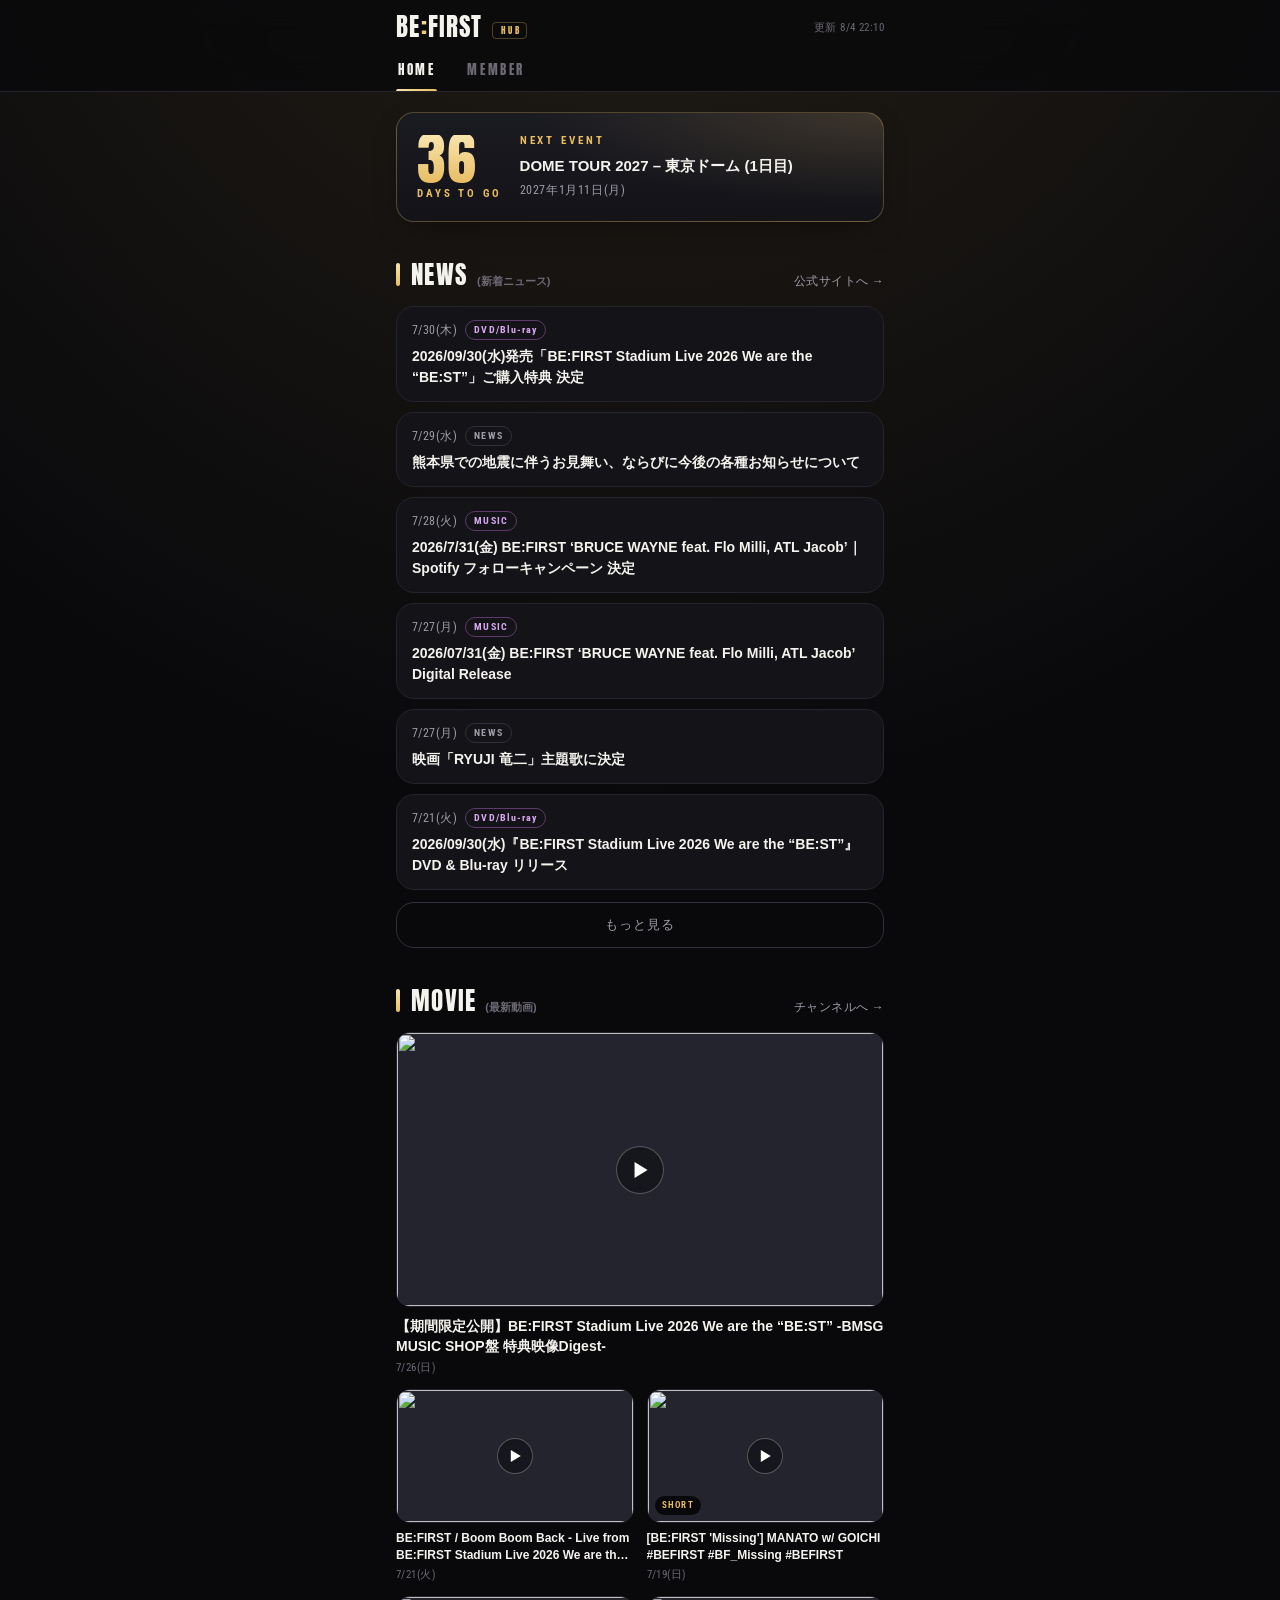
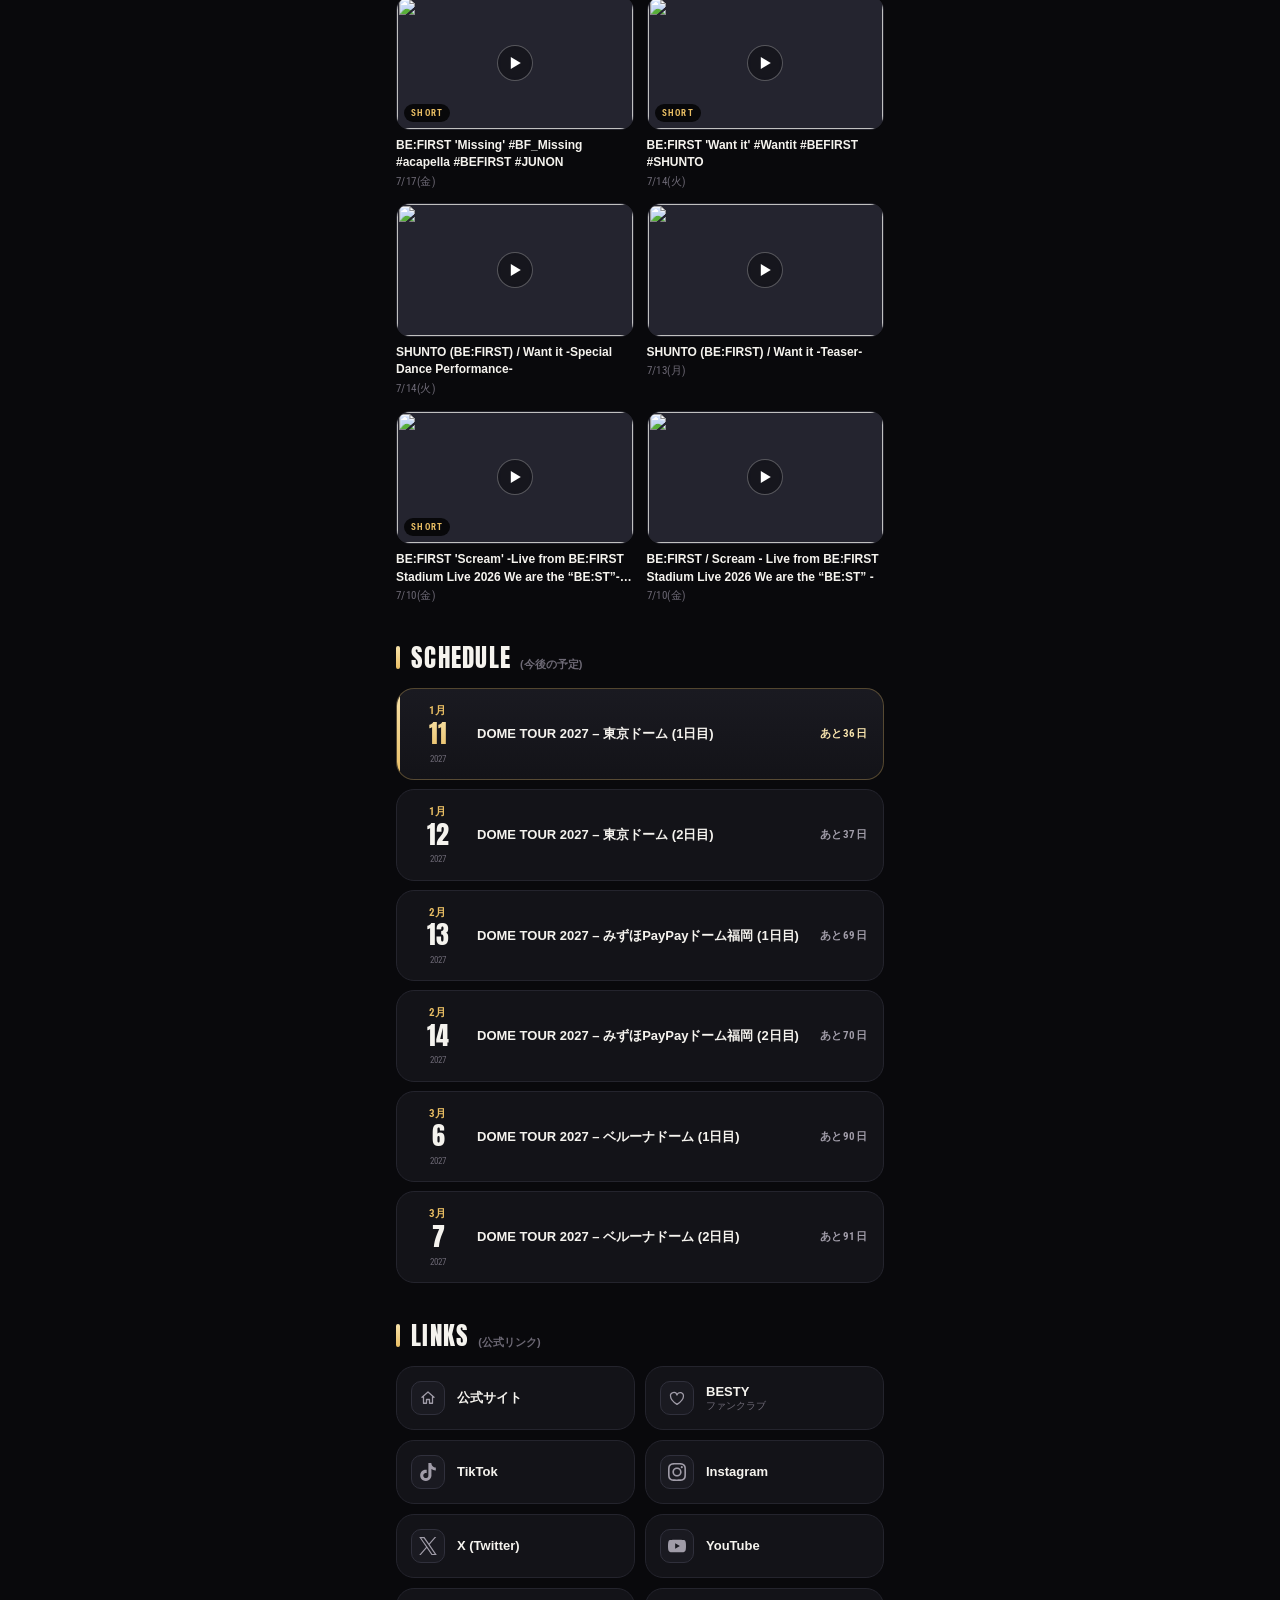
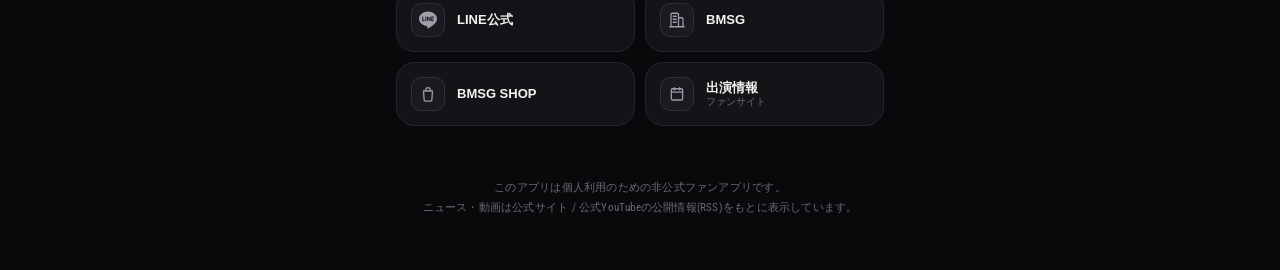
==== commit c7bdb572: "feat: フォントをself-host化しNEXT EVENTヒーローをカウントダウン刷新 - Google Fonts CDN読み込みを廃止し Anton / Roboto Condensed を" ====
--- a/index.html
+++ b/index.html
@@ -5,16 +5,13 @@
 <meta name="viewport" content="width=device-width, initial-scale=1, viewport-fit=cover">
 <title>BE:FIRST HUB</title>
 <meta name="description" content="BE:FIRSTの新着ニュース・最新動画・スケジュールをひとつの画面で。">
-<meta name="theme-color" content="#0a0a0e">
+<meta name="theme-color" content="#09090c">
 <link rel="manifest" href="manifest.webmanifest">
 <link rel="icon" type="image/png" sizes="32x32" href="icons/favicon-32.png">
 <link rel="apple-touch-icon" href="icons/apple-touch-icon.png">
 <meta name="apple-mobile-web-app-capable" content="yes">
 <meta name="apple-mobile-web-app-status-bar-style" content="black-translucent">
 <meta name="apple-mobile-web-app-title" content="BE:FIRST HUB">
-<link rel="preconnect" href="https://fonts.googleapis.com">
-<link rel="preconnect" href="https://fonts.gstatic.com" crossorigin>
-<link href="https://fonts.googleapis.com/css2?family=Anton&family=Roboto+Condensed:wght@300;400;700&display=swap" rel="stylesheet">
 <link rel="stylesheet" href="assets/style.css">
 </head>
 <body>
@@ -31,6 +28,16 @@
 </header>
 
 <main>
+  <!-- 次のイベント(カウントダウン・ヒーロー) -->
+  <section class="hero" id="hero" hidden>
+    <div class="hero-count" id="heroCount"></div>
+    <div class="hero-info">
+      <span class="hero-label">NEXT EVENT</span>
+      <span class="hero-title" id="heroTitle"></span>
+      <span class="hero-date" id="heroDate"></span>
+    </div>
+  </section>
+
   <!-- 新着ニュース -->
   <section class="section">
     <div class="section-head">
@@ -43,23 +50,13 @@
     <button id="newsMore" class="show-more" hidden>もっと見る</button>
   </section>
 
-  <!-- 次のイベント(コンパクト表示) -->
-  <section class="hero" id="hero" hidden>
-    <span class="hero-label">NEXT EVENT</span>
-    <span class="hero-main">
-      <span class="hero-title" id="heroTitle"></span>
-      <span class="hero-date" id="heroDate"></span>
-    </span>
-    <span class="hero-count" id="heroCount"></span>
-  </section>
-
   <!-- 最新動画 -->
   <section class="section">
     <div class="section-head">
       <h2 class="sec"><span class="en">MOVIE</span><span class="ja">(最新動画)</span></h2>
       <a class="more" href="https://www.youtube.com/channel/UCi_AquB9uaI3-9xXkuWG7IQ" target="_blank" rel="noopener">チャンネルへ →</a>
     </div>
-    <div id="videoList" class="video-grid">
+    <div id="videoList" class="video-list">
       <p class="loading">読み込み中…</p>
     </div>
   </section>
@@ -78,16 +75,46 @@
       <h2 class="sec"><span class="en">LINKS</span><span class="ja">(公式リンク)</span></h2>
     </div>
     <div class="link-grid">
-      <a class="link-tile" href="https://befirst.tokyo/" target="_blank" rel="noopener"><span class="link-emoji">🏠</span>公式サイト</a>
-      <a class="link-tile" href="https://befirst.tokyo/fanclub/" target="_blank" rel="noopener"><span class="link-emoji">💛</span>BESTY<small>ファンクラブ</small></a>
-      <a class="link-tile" href="https://www.tiktok.com/@befirst_official" target="_blank" rel="noopener"><span class="link-emoji">🎵</span>TikTok</a>
-      <a class="link-tile" href="https://www.instagram.com/befirst__official/" target="_blank" rel="noopener"><span class="link-emoji">📷</span>Instagram</a>
-      <a class="link-tile" href="https://x.com/BEFIRSTofficial" target="_blank" rel="noopener"><span class="link-emoji">✖️</span>X (Twitter)</a>
-      <a class="link-tile" href="https://www.youtube.com/channel/UCi_AquB9uaI3-9xXkuWG7IQ" target="_blank" rel="noopener"><span class="link-emoji">▶️</span>YouTube</a>
-      <a class="link-tile" href="https://page.line.me/619jqnnt" target="_blank" rel="noopener"><span class="link-emoji">💬</span>LINE公式</a>
-      <a class="link-tile" href="https://bmsg.tokyo/" target="_blank" rel="noopener"><span class="link-emoji">🏢</span>BMSG</a>
-      <a class="link-tile" href="https://shop.bmsg.tokyo/" target="_blank" rel="noopener"><span class="link-emoji">🛍️</span>BMSG SHOP</a>
-      <a class="link-tile" href="https://www.befirst-schedule.com/" target="_blank" rel="noopener"><span class="link-emoji">📅</span>出演情報<small>ファンサイト</small></a>
+      <a class="link-tile" href="https://befirst.tokyo/" target="_blank" rel="noopener">
+        <span class="link-ic"><svg viewBox="0 0 24 24" fill="none" stroke="currentColor" stroke-width="1.7" stroke-linecap="round" stroke-linejoin="round"><path d="M4 11l8-7 8 7M6 10v9h4v-5h4v5h4v-9"/></svg></span>
+        <span class="link-txt">公式サイト</span>
+      </a>
+      <a class="link-tile" href="https://befirst.tokyo/fanclub/" target="_blank" rel="noopener">
+        <span class="link-ic"><svg viewBox="0 0 24 24" fill="none" stroke="currentColor" stroke-width="1.7" stroke-linecap="round" stroke-linejoin="round"><path d="M12 20.5C7 17 3.5 13.8 3.5 10.2A3.7 3.7 0 0 1 12 8a3.7 3.7 0 0 1 8.5 2.2c0 3.6-3.5 6.8-8.5 10.3z"/></svg></span>
+        <span class="link-txt">BESTY<small>ファンクラブ</small></span>
+      </a>
+      <a class="link-tile" href="https://www.tiktok.com/@befirst_official" target="_blank" rel="noopener">
+        <span class="link-ic"><svg viewBox="0 0 24 24" fill="currentColor"><path d="M12.525.02c1.31-.02 2.61-.01 3.91-.02.08 1.53.63 3.09 1.75 4.17 1.12 1.11 2.7 1.62 4.24 1.79v4.03c-1.44-.05-2.89-.35-4.2-.97-.57-.26-1.1-.59-1.62-.93-.01 2.92.01 5.84-.02 8.75-.08 1.4-.54 2.79-1.35 3.94-1.31 1.92-3.58 3.17-5.91 3.21-1.43.08-2.86-.31-4.08-1.03-2.02-1.19-3.44-3.37-3.65-5.71-.02-.5-.03-1-.01-1.49.18-1.9 1.12-3.72 2.58-4.96 1.66-1.44 3.98-2.13 6.15-1.72.02 1.48-.04 2.96-.04 4.44-.99-.32-2.15-.23-3.02.37-.63.41-1.11 1.04-1.36 1.75-.21.51-.15 1.07-.14 1.61.24 1.64 1.82 3.02 3.5 2.87 1.12-.01 2.19-.66 2.77-1.61.19-.33.4-.67.41-1.06.1-1.79.06-3.57.07-5.36.01-4.03-.01-8.05.02-12.07z"/></svg></span>
+        <span class="link-txt">TikTok</span>
+      </a>
+      <a class="link-tile" href="https://www.instagram.com/befirst__official/" target="_blank" rel="noopener">
+        <span class="link-ic"><svg viewBox="0 0 24 24" fill="currentColor"><path d="M7.0301.084c-1.2768.0602-2.1487.264-2.911.5634-.7888.3075-1.4575.72-2.1228 1.3877-.6652.6677-1.075 1.3368-1.3802 2.127-.2954.7638-.4956 1.6365-.552 2.914-.0564 1.2775-.0689 1.6882-.0626 4.947.0062 3.2586.0206 3.6671.0825 4.9473.061 1.2765.264 2.1482.5635 2.9107.308.7889.72 1.4573 1.388 2.1228.6679.6655 1.3365 1.0743 2.1285 1.38.7632.295 1.6361.4961 2.9134.552 1.2773.056 1.6884.069 4.9462.0627 3.2578-.0062 3.668-.0207 4.9478-.0814 1.28-.0607 2.147-.2652 2.9098-.5633.7889-.3086 1.4578-.72 2.1228-1.3881.665-.6682 1.0745-1.3378 1.3795-2.1284.2957-.7632.4966-1.636.552-2.9124.056-1.2809.0692-1.6898.063-4.948-.0063-3.2583-.021-3.6668-.0817-4.9465-.0607-1.2797-.264-2.1487-.5633-2.9117-.3084-.7889-.72-1.4568-1.3876-2.1228C21.2982 1.33 20.628.9208 19.8378.6165 19.074.321 18.2017.1197 16.9244.0645 15.6471.0093 15.236-.005 11.977.0014 8.718.0076 8.31.0215 7.0301.0839m.1402 21.6932c-1.17-.0509-1.8053-.2453-2.2287-.408-.5606-.216-.96-.4771-1.3819-.895-.422-.4178-.6811-.8186-.9-1.378-.1644-.4234-.3624-1.058-.4171-2.228-.0595-1.2645-.072-1.6442-.079-4.848-.007-3.2037.0053-3.583.0607-4.848.05-1.169.2456-1.805.408-2.2282.216-.5613.4762-.96.895-1.3816.4188-.4217.8184-.6814 1.3783-.9003.423-.1651 1.0575-.3614 2.227-.4171 1.2655-.06 1.6447-.072 4.848-.079 3.2033-.007 3.5835.005 4.8495.0608 1.169.0508 1.8053.2445 2.228.408.5608.216.96.4754 1.3816.895.4217.4194.6816.8176.9005 1.3787.1653.4217.3617 1.056.4169 2.2263.0602 1.2655.0739 1.645.0796 4.848.0058 3.203-.0055 3.5834-.061 4.848-.051 1.17-.245 1.8055-.408 2.2294-.216.5604-.4763.96-.8954 1.3814-.419.4215-.8181.6811-1.3783.9-.4224.1649-1.0577.3617-2.2262.4174-1.2656.0595-1.6448.072-4.8493.079-3.2045.007-3.5825-.006-4.848-.0608M16.953 5.5864A1.44 1.44 0 1 0 18.39 4.144a1.44 1.44 0 0 0-1.437 1.4424M5.8385 12.012c.0067 3.4032 2.7706 6.1557 6.173 6.1493 3.4026-.0065 6.157-2.7701 6.1506-6.1733-.0065-3.4032-2.771-6.1565-6.174-6.1498-3.403.0067-6.156 2.771-6.1496 6.1738M8 12.0077a4 4 0 1 1 4.008 3.9921A3.9996 3.9996 0 0 1 8 12.0077"/></svg></span>
+        <span class="link-txt">Instagram</span>
+      </a>
+      <a class="link-tile" href="https://x.com/BEFIRSTofficial" target="_blank" rel="noopener">
+        <span class="link-ic"><svg viewBox="0 0 24 24" fill="currentColor"><path d="M14.234 10.162 22.977 0h-2.072l-7.591 8.824L7.251 0H.258l9.168 13.343L.258 24H2.33l8.016-9.318L16.749 24h6.993zm-2.837 3.299-.929-1.329L3.076 1.56h3.182l5.965 8.532.929 1.329 7.754 11.09h-3.182z"/></svg></span>
+        <span class="link-txt">X (Twitter)</span>
+      </a>
+      <a class="link-tile" href="https://www.youtube.com/channel/UCi_AquB9uaI3-9xXkuWG7IQ" target="_blank" rel="noopener">
+        <span class="link-ic"><svg viewBox="0 0 24 24" fill="currentColor"><path d="M23.498 6.186a3.016 3.016 0 0 0-2.122-2.136C19.505 3.545 12 3.545 12 3.545s-7.505 0-9.377.505A3.017 3.017 0 0 0 .502 6.186C0 8.07 0 12 0 12s0 3.93.502 5.814a3.016 3.016 0 0 0 2.122 2.136c1.871.505 9.376.505 9.376.505s7.505 0 9.377-.505a3.015 3.015 0 0 0 2.122-2.136C24 15.93 24 12 24 12s0-3.93-.502-5.814zM9.545 15.568V8.432L15.818 12l-6.273 3.568z"/></svg></span>
+        <span class="link-txt">YouTube</span>
+      </a>
+      <a class="link-tile" href="https://page.line.me/619jqnnt" target="_blank" rel="noopener">
+        <span class="link-ic"><svg viewBox="0 0 24 24" fill="currentColor"><path d="M19.365 9.863c.349 0 .63.285.63.631 0 .345-.281.63-.63.63H17.61v1.125h1.755c.349 0 .63.283.63.63 0 .344-.281.629-.63.629h-2.386c-.345 0-.627-.285-.627-.629V8.108c0-.345.282-.63.63-.63h2.386c.346 0 .627.285.627.63 0 .349-.281.63-.63.63H17.61v1.125h1.755zm-3.855 3.016c0 .27-.174.51-.432.596-.064.021-.133.031-.199.031-.211 0-.391-.09-.51-.25l-2.443-3.317v2.94c0 .344-.279.629-.631.629-.346 0-.626-.285-.626-.629V8.108c0-.27.173-.51.43-.595.06-.023.136-.033.194-.033.195 0 .375.104.495.254l2.462 3.33V8.108c0-.345.282-.63.63-.63.345 0 .63.285.63.63v4.771zm-5.741 0c0 .344-.282.629-.631.629-.345 0-.627-.285-.627-.629V8.108c0-.345.282-.63.63-.63.346 0 .628.285.628.63v4.771zm-2.466.629H4.917c-.345 0-.63-.285-.63-.629V8.108c0-.345.285-.63.63-.63.348 0 .63.285.63.63v4.141h1.756c.348 0 .629.283.629.63 0 .344-.282.629-.629.629M24 10.314C24 4.943 18.615.572 12 .572S0 4.943 0 10.314c0 4.811 4.27 8.842 10.035 9.608.391.082.923.258 1.058.59.12.301.079.766.038 1.08l-.164 1.02c-.045.301-.24 1.186 1.049.645 1.291-.539 6.916-4.078 9.436-6.975C23.176 14.393 24 12.458 24 10.314"/></svg></span>
+        <span class="link-txt">LINE公式</span>
+      </a>
+      <a class="link-tile" href="https://bmsg.tokyo/" target="_blank" rel="noopener">
+        <span class="link-ic"><svg viewBox="0 0 24 24" fill="none" stroke="currentColor" stroke-width="1.7" stroke-linecap="round" stroke-linejoin="round"><path d="M4 21V4.5A1.5 1.5 0 0 1 5.5 3h7A1.5 1.5 0 0 1 14 4.5V21M14 9h4.5A1.5 1.5 0 0 1 20 10.5V21M2.5 21h19M7 7h4M7 11h4M7 15h4"/></svg></span>
+        <span class="link-txt">BMSG</span>
+      </a>
+      <a class="link-tile" href="https://shop.bmsg.tokyo/" target="_blank" rel="noopener">
+        <span class="link-ic"><svg viewBox="0 0 24 24" fill="none" stroke="currentColor" stroke-width="1.7" stroke-linecap="round" stroke-linejoin="round"><path d="M6 8h12l-.9 12.1a1.5 1.5 0 0 1-1.5 1.4H8.4a1.5 1.5 0 0 1-1.5-1.4zM9 8V6.5a3 3 0 0 1 6 0V8"/></svg></span>
+        <span class="link-txt">BMSG SHOP</span>
+      </a>
+      <a class="link-tile" href="https://www.befirst-schedule.com/" target="_blank" rel="noopener">
+        <span class="link-ic"><svg viewBox="0 0 24 24" fill="none" stroke="currentColor" stroke-width="1.7" stroke-linecap="round" stroke-linejoin="round"><path d="M4.5 6.5A1.5 1.5 0 0 1 6 5h12a1.5 1.5 0 0 1 1.5 1.5v12A1.5 1.5 0 0 1 18 20H6a1.5 1.5 0 0 1-1.5-1.5zM4.5 9.5h15M8.5 3.5v3M15.5 3.5v3"/></svg></span>
+        <span class="link-txt">出演情報<small>ファンサイト</small></span>
+      </a>
     </div>
   </section>
 
--- a/assets/style.css
+++ b/assets/style.css
@@ -1,55 +1,104 @@
 /* =====================================================
-   BE:FIRST HUB スタイル v2
-   黒 × シャンパンゴールド / 公式サイト風タイポグラフィ
-   Display: Anton / Sub: Roboto Condensed
-   ===================================================== */
+   BE:FIRST HUB スタイル v3
+   黒 × ゴールド / ポスター調タイポグラフィ (フルリデザイン)
+   Display: Anton / Condensed: Roboto Condensed (self-hosted)
+   ===================================================== */
+
+/* ---- フォント(自己ホスト: オフライン対応) ---- */
+@font-face {
+  font-family: "Anton";
+  font-style: normal;
+  font-weight: 400;
+  font-display: swap;
+  src: url("fonts/anton-latin.woff2") format("woff2");
+}
+@font-face {
+  font-family: "Roboto Condensed";
+  font-style: normal;
+  font-weight: 300 700; /* variable */
+  font-display: swap;
+  src: url("fonts/robotocondensed-latin.woff2") format("woff2");
+}
+
 :root {
-  --bg: #0a0a0e;
-  --bg-glow: #12101a;
-  --card: #14141b;
-  --card-2: #1c1c26;
-  --text: #f4f2ec;
-  --text-dim: #98949f;
-  --gold: #d9b36a;
-  --gold-2: #f0d9a8;
-  --rose: #d98c8c;
-  --line: #262632;
-  --line-gold: rgba(217, 179, 106, 0.35);
-  --radius: 16px;
+  /* 面(サーフェス) */
+  --bg: #09090c;
+  --surface: #131318;
+  --surface-2: #1a1a21;
+  --surface-3: #24242f;
+  /* 文字 */
+  --text: #f5f3ee;
+  --text-dim: #a09ca8;
+  --text-mute: #6d6975;
+  /* アクセント: BE:FIRST ゴールド(唯一の基調色) */
+  --gold: #e8bd63;
+  --gold-hi: #f8e4ad;
+  --gold-deep: #b8862f;
+  /* 線・光 */
+  --line: #24242d;
+  --line-2: #30303c;
+  --line-gold: rgba(232, 189, 99, 0.30);
+  --glow-gold: rgba(232, 189, 99, 0.13);
+  /* 角丸(1スケールに統一): カード / メディア / ピル / 小 */
+  --r-card: 18px;
+  --r-media: 14px;
+  --r-pill: 999px;
+  --r-sm: 10px;
+  /* 影(背景色に寄せた温かみ) */
+  --shadow: 0 10px 34px -16px rgba(0, 0, 0, 0.7);
+  /* 書体 */
   --disp: "Anton", "Arial Narrow", "Yu Gothic UI", sans-serif;
-  --cond: "Roboto Condensed", "Arial Narrow", sans-serif;
+  --cond: "Roboto Condensed", "Arial Narrow", "Yu Gothic UI", sans-serif;
+  --body: -apple-system, BlinkMacSystemFont, "Hiragino Sans", "Yu Gothic UI",
+    "Noto Sans JP", sans-serif;
 }
 
 * { margin: 0; padding: 0; box-sizing: border-box; }
 html { -webkit-text-size-adjust: 100%; }
 
 body {
+  min-height: 100dvh;
   background:
-    radial-gradient(90% 40% at 50% -10%, rgba(217, 179, 106, 0.10), transparent 70%),
+    radial-gradient(120% 46% at 50% -8%, var(--glow-gold), transparent 68%),
     var(--bg);
   color: var(--text);
-  font-family: -apple-system, BlinkMacSystemFont, "Hiragino Sans", "Yu Gothic UI", "Noto Sans JP", sans-serif;
+  font-family: var(--body);
   line-height: 1.6;
   padding-bottom: env(safe-area-inset-bottom);
-}
-
-main { max-width: 520px; margin: 0 auto; padding: 0 16px 48px; }
-
-/* ---- ヘッダー / ロゴ ---- */
+  -webkit-font-smoothing: antialiased;
+}
+
+main { max-width: 520px; margin: 0 auto; padding: 0 16px 52px; }
+
+/* ---- スクロール表示アニメーション ---- */
+.reveal {
+  opacity: 0;
+  transform: translateY(18px);
+  transition: opacity 0.6s cubic-bezier(0.16, 1, 0.3, 1),
+    transform 0.6s cubic-bezier(0.16, 1, 0.3, 1);
+}
+.reveal.in { opacity: 1; transform: none; }
+@media (prefers-reduced-motion: reduce) {
+  .reveal { opacity: 1; transform: none; transition: none; }
+}
+
+/* =====================================================
+   ヘッダー / ロゴ / タブ
+   ===================================================== */
 .topbar {
   position: sticky;
   top: 0;
-  z-index: 10;
-  background: rgba(10, 10, 14, 0.86);
-  -webkit-backdrop-filter: blur(14px);
-  backdrop-filter: blur(14px);
+  z-index: 20;
+  background: rgba(9, 9, 12, 0.82);
+  -webkit-backdrop-filter: blur(16px) saturate(150%);
+  backdrop-filter: blur(16px) saturate(150%);
   border-bottom: 1px solid var(--line);
   padding-top: env(safe-area-inset-top);
 }
 .topbar-inner {
   max-width: 520px;
   margin: 0 auto;
-  padding: 14px 16px 6px;
+  padding: 14px 16px 7px;
   display: flex;
   align-items: center;
   justify-content: space-between;
@@ -57,364 +106,621 @@
 .logo {
   font-family: var(--disp);
   font-weight: 400;
-  font-size: 24px;
-  letter-spacing: 0.04em;
+  font-size: 25px;
+  letter-spacing: 0.03em;
   line-height: 1;
   display: flex;
   align-items: baseline;
 }
 .logo .colon {
-  background: linear-gradient(180deg, var(--gold-2), var(--gold));
+  background: linear-gradient(180deg, var(--gold-hi), var(--gold));
   -webkit-background-clip: text;
   background-clip: text;
   color: transparent;
   margin: 0 1px;
 }
 .logo .hub {
-  font-size: 10px;
-  letter-spacing: 0.35em;
+  font-size: 9px;
+  letter-spacing: 0.34em;
   color: var(--gold);
   border: 1px solid var(--line-gold);
-  border-radius: 3px;
-  padding: 2px 4px 2px 7px;
+  border-radius: 4px;
+  padding: 3px 4px 3px 8px;
   margin-left: 10px;
-  transform: translateY(-2px);
-}
-.updated { font-size: 10px; font-family: var(--cond); color: var(--text-dim); letter-spacing: 0.05em; }
-
-/* ---- タブ ---- */
+  transform: translateY(-3px);
+}
+.updated {
+  font-family: var(--cond);
+  font-size: 10.5px;
+  color: var(--text-mute);
+  letter-spacing: 0.04em;
+}
+
 .tabs {
   max-width: 520px;
   margin: 0 auto;
   display: flex;
-  gap: 26px;
+  gap: 28px;
   padding: 2px 16px 0;
 }
 .tab {
+  position: relative;
   font-family: var(--disp);
   font-size: 13px;
-  letter-spacing: 0.22em;
-  color: var(--text-dim);
+  letter-spacing: 0.2em;
+  color: var(--text-mute);
   text-decoration: none;
-  padding: 8px 2px 9px;
-  border-bottom: 2px solid transparent;
-}
-.tab.active {
+  padding: 9px 2px 10px;
+  transition: color 0.25s ease;
+}
+.tab::after {
+  content: "";
+  position: absolute;
+  left: 0;
+  right: 0;
+  bottom: 0;
+  height: 2px;
+  border-radius: 2px 2px 0 0;
+  background: linear-gradient(90deg, var(--gold-hi), var(--gold));
+  transform: scaleX(0);
+  transform-origin: left;
+  transition: transform 0.28s cubic-bezier(0.16, 1, 0.3, 1);
+}
+.tab.active { color: var(--text); }
+.tab.active::after { transform: scaleX(1); }
+
+/* =====================================================
+   NEXT EVENT ヒーロー(カウントダウン)
+   ===================================================== */
+.hero {
+  position: relative;
+  overflow: hidden;
+  margin: 20px 0 6px;
+  padding: 20px 20px 21px;
+  border-radius: var(--r-card);
+  border: 1px solid var(--line-gold);
+  background:
+    radial-gradient(130% 150% at 100% 0%, rgba(232, 189, 99, 0.17), transparent 56%),
+    linear-gradient(180deg, var(--surface-2), var(--surface));
+  box-shadow: var(--shadow);
+  display: grid;
+  grid-template-columns: auto 1fr;
+  align-items: center;
+  gap: 18px;
+}
+.hero-count {
+  display: flex;
+  flex-direction: column;
+  align-items: flex-start;
+  line-height: 0.82;
+}
+.hero-count b {
+  font-family: var(--disp);
+  font-weight: 400;
+  font-size: 58px;
+  letter-spacing: 0.01em;
+  background: linear-gradient(180deg, var(--gold-hi), var(--gold));
+  -webkit-background-clip: text;
+  background-clip: text;
+  color: transparent;
+}
+.hero-count b.today { font-size: 40px; }
+.hero-count i {
+  font-family: var(--cond);
+  font-style: normal;
+  font-weight: 700;
+  font-size: 11px;
+  letter-spacing: 0.26em;
+  color: var(--gold);
+  margin-top: 6px;
+}
+.hero-info { min-width: 0; display: flex; flex-direction: column; gap: 5px; }
+.hero-label {
+  font-family: var(--cond);
+  font-weight: 700;
+  font-size: 10.5px;
+  letter-spacing: 0.28em;
+  color: var(--gold);
+}
+.hero-title {
+  font-size: 15px;
+  font-weight: 700;
+  line-height: 1.42;
   color: var(--text);
-  border-bottom-color: var(--gold);
-}
-
-/* ---- 次のイベント(コンパクトバー) ---- */
-.hero {
-  display: flex;
-  align-items: center;
-  gap: 12px;
-  margin: 18px 0 0;
-  padding: 10px 14px;
-  border-radius: var(--radius);
-  background: var(--card);
-  border: 1px solid var(--line-gold);
-}
-.hero-label {
-  font-family: var(--disp);
-  font-size: 10px;
-  letter-spacing: 0.3em;
-  color: var(--gold);
-  white-space: nowrap;
-  flex-shrink: 0;
-}
-.hero-main {
-  flex: 1;
-  min-width: 0;
-  display: flex;
-  flex-direction: column;
-}
-.hero-title {
-  font-size: 12.5px;
-  font-weight: 700;
-  overflow: hidden;
-  text-overflow: ellipsis;
-  white-space: nowrap;
-}
-.hero-date { font-family: var(--cond); font-size: 11px; color: var(--text-dim); letter-spacing: 0.08em; }
-.hero-count {
-  font-family: var(--disp);
-  font-size: 20px;
-  color: var(--gold-2);
-  white-space: nowrap;
-  flex-shrink: 0;
-}
-.hero-count small { font-size: 12px; margin-left: 2px; }
-
-/* ---- セクション見出し: EN(日本語) ---- */
-.section { margin-top: 34px; }
+  display: -webkit-box;
+  -webkit-line-clamp: 2;
+  -webkit-box-orient: vertical;
+  overflow: hidden;
+}
+.hero-date {
+  font-family: var(--cond);
+  font-size: 12px;
+  letter-spacing: 0.05em;
+  color: var(--text-dim);
+}
+
+/* =====================================================
+   セクション見出し: EN(日本語)
+   ===================================================== */
+.section { margin-top: 40px; }
 .section-head {
   display: flex;
   align-items: baseline;
   justify-content: space-between;
-  margin-bottom: 14px;
-}
-.sec { display: flex; align-items: baseline; gap: 8px; }
+  margin-bottom: 15px;
+}
+.sec { display: flex; align-items: baseline; gap: 9px; }
 .sec .en {
   font-family: var(--disp);
   font-weight: 400;
-  font-size: 24px;
-  letter-spacing: 0.06em;
+  font-size: 25px;
+  letter-spacing: 0.05em;
   line-height: 1;
   position: relative;
-  padding-left: 14px;
-}
-.sec .en::before { /* 見出し横のゴールドバー */
+  padding-left: 15px;
+}
+.sec .en::before {
   content: "";
   position: absolute;
-  left: 0; top: 2px; bottom: 0;
+  left: 0;
+  top: 1px;
+  bottom: 1px;
   width: 4px;
-  background: linear-gradient(180deg, var(--gold-2), var(--gold));
   border-radius: 2px;
-}
-.sec .ja { font-size: 11px; color: var(--text-dim); }
-.more { font-size: 12px; color: var(--text-dim); text-decoration: none; }
-.more:active { color: var(--gold); }
-.loading { color: var(--text-dim); font-size: 13px; padding: 10px 4px; }
-
-/* ---- ニュース ---- */
+  background: linear-gradient(180deg, var(--gold-hi), var(--gold));
+}
+.sec .ja { font-size: 11px; color: var(--text-mute); }
+.more {
+  font-family: var(--cond);
+  font-size: 12px;
+  letter-spacing: 0.03em;
+  color: var(--text-dim);
+  text-decoration: none;
+  transition: color 0.2s ease;
+}
+.more:active,
+.more:hover { color: var(--gold); }
+.loading { color: var(--text-mute); font-size: 13px; padding: 12px 4px; }
+
+/* =====================================================
+   ニュース
+   ===================================================== */
 .news-list { display: flex; flex-direction: column; gap: 10px; }
 .news-item {
-  display: block;
-  background: var(--card);
+  display: flex;
+  gap: 13px;
+  align-items: stretch;
+  background: var(--surface);
   border: 1px solid var(--line);
-  border-radius: var(--radius);
-  padding: 14px 16px;
+  border-radius: var(--r-card);
+  padding: 13px 15px;
   text-decoration: none;
   color: var(--text);
-}
-.news-item:active { background: var(--card-2); border-color: var(--line-gold); }
+  transition: transform 0.15s ease, border-color 0.2s ease, background 0.2s ease;
+}
+.news-item:active {
+  transform: scale(0.985);
+  background: var(--surface-2);
+  border-color: var(--line-gold);
+}
+.news-body { flex: 1; min-width: 0; }
 .news-meta {
   display: flex;
   align-items: center;
   gap: 8px;
   font-family: var(--cond);
   font-size: 12px;
-  letter-spacing: 0.05em;
-  color: var(--text-dim);
-  margin-bottom: 4px;
+  letter-spacing: 0.04em;
+  color: var(--text-dim);
+  margin-bottom: 6px;
 }
 .chip {
   display: inline-block;
   font-family: var(--cond);
   font-size: 10px;
   font-weight: 700;
-  letter-spacing: 0.12em;
+  letter-spacing: 0.11em;
   padding: 1px 8px;
-  border-radius: 99px;
-  border: 1px solid var(--line);
-  color: var(--text-dim);
-}
-.chip.c-live   { color: #f0a8a8; border-color: #6b3a3a; }
-.chip.c-tv     { color: #a8c8f0; border-color: #3a4d6b; }
-.chip.c-radio  { color: #a8f0c8; border-color: #3a6b4d; }
-.chip.c-goods  { color: #f0d8a8; border-color: #6b5d3a; }
-.chip.c-music  { color: #d8a8f0; border-color: #5d3a6b; }
+  border-radius: var(--r-pill);
+  border: 1px solid var(--line-2);
+  color: var(--text-dim);
+}
+.chip.c-live  { color: #f0a8a8; border-color: #6b3a3a; }
+.chip.c-tv    { color: #a8c8f0; border-color: #3a4d6b; }
+.chip.c-radio { color: #a8f0c8; border-color: #3a6b4d; }
+.chip.c-goods { color: #f0d8a8; border-color: #6b5d3a; }
+.chip.c-music { color: #d8a8f0; border-color: #5d3a6b; }
 .badge-new {
   display: inline-block;
   font-family: var(--cond);
   font-size: 10px;
   font-weight: 700;
   letter-spacing: 0.1em;
-  color: #16130b;
-  background: linear-gradient(90deg, var(--gold-2), var(--gold));
+  color: #17130a;
+  background: linear-gradient(90deg, var(--gold-hi), var(--gold));
   padding: 1px 8px;
-  border-radius: 99px;
-}
-.news-title { font-size: 14px; font-weight: 600; line-height: 1.5; }
+  border-radius: var(--r-pill);
+}
+.news-title {
+  font-size: 14px;
+  font-weight: 600;
+  line-height: 1.5;
+  display: -webkit-box;
+  -webkit-line-clamp: 3;
+  -webkit-box-orient: vertical;
+  overflow: hidden;
+}
+.news-thumb {
+  flex-shrink: 0;
+  width: 76px;
+  align-self: center;
+  aspect-ratio: 1 / 1;
+  border-radius: var(--r-media);
+  overflow: hidden;
+  background: var(--surface-3);
+  border: 1px solid var(--line-2);
+}
+.news-thumb img { width: 100%; height: 100%; object-fit: cover; display: block; }
 
 .show-more {
   display: block;
   width: 100%;
   margin-top: 12px;
-  padding: 12px;
+  padding: 13px;
   background: none;
+  border: 1px solid var(--line-2);
+  border-radius: var(--r-card);
+  color: var(--text-dim);
+  font-family: var(--cond);
+  font-size: 13px;
+  letter-spacing: 0.08em;
+  transition: border-color 0.2s ease, background 0.2s ease, color 0.2s ease;
+}
+.show-more:active,
+.show-more:hover {
+  background: var(--surface);
+  border-color: var(--line-gold);
+  color: var(--gold-hi);
+}
+
+/* =====================================================
+   動画(先頭を大きく + 2列グリッド)
+   ===================================================== */
+.video-item { text-decoration: none; color: var(--text); display: block; }
+.video-thumb-wrap {
+  position: relative;
+  border-radius: var(--r-media);
+  overflow: hidden;
+  aspect-ratio: 16 / 9;
+  background: var(--surface-3);
   border: 1px solid var(--line);
-  border-radius: var(--radius);
-  color: var(--text-dim);
-  font-size: 13px;
-  font-family: inherit;
-}
-.show-more:active { background: var(--card); border-color: var(--line-gold); }
-
-/* ---- 動画 ---- */
-.video-grid { display: grid; grid-template-columns: 1fr 1fr; gap: 12px; }
-.video-item { text-decoration: none; color: var(--text); }
-.video-thumb-wrap {
-  position: relative;
-  border-radius: 12px;
-  overflow: hidden;
-  aspect-ratio: 16 / 9;
-  background: var(--card-2);
-  border: 1px solid var(--line);
 }
 .video-thumb { width: 100%; height: 100%; object-fit: cover; display: block; }
+/* 再生ボタン(疑似要素) */
+.video-thumb-wrap::before {
+  content: "";
+  position: absolute;
+  left: 50%;
+  top: 50%;
+  width: 34px;
+  height: 34px;
+  transform: translate(-50%, -50%);
+  border-radius: 50%;
+  background: rgba(9, 9, 12, 0.5);
+  border: 1px solid rgba(255, 255, 255, 0.28);
+  -webkit-backdrop-filter: blur(2px);
+  backdrop-filter: blur(2px);
+  transition: background 0.2s ease;
+}
+.video-thumb-wrap::after {
+  content: "";
+  position: absolute;
+  left: 50%;
+  top: 50%;
+  transform: translate(-42%, -50%);
+  width: 0;
+  height: 0;
+  border-style: solid;
+  border-width: 6px 0 6px 10px;
+  border-color: transparent transparent transparent #fff;
+}
+.video-item:active .video-thumb-wrap::before { background: rgba(232, 189, 99, 0.4); }
 .video-tag {
   position: absolute;
-  left: 6px; bottom: 6px;
+  left: 7px;
+  bottom: 7px;
+  z-index: 1;
   font-family: var(--cond);
   font-size: 9px;
   font-weight: 700;
-  letter-spacing: 0.15em;
-  background: rgba(0, 0, 0, 0.75);
+  letter-spacing: 0.14em;
+  background: rgba(0, 0, 0, 0.78);
   color: var(--gold);
-  padding: 1px 7px;
-  border-radius: 99px;
+  padding: 2px 7px;
+  border-radius: var(--r-pill);
 }
 .video-title {
   font-size: 12px;
   font-weight: 600;
   line-height: 1.45;
-  margin-top: 6px;
+  margin-top: 7px;
   display: -webkit-box;
   -webkit-line-clamp: 2;
   -webkit-box-orient: vertical;
   overflow: hidden;
 }
-.video-date { font-family: var(--cond); font-size: 10px; color: var(--text-dim); letter-spacing: 0.05em; }
-
-/* ---- 予定 ---- */
-.event-list { display: flex; flex-direction: column; gap: 8px; }
+.video-date {
+  font-family: var(--cond);
+  font-size: 10.5px;
+  color: var(--text-mute);
+  letter-spacing: 0.04em;
+  margin-top: 2px;
+}
+/* 先頭の大きい動画 */
+.video-featured { margin-bottom: 13px; }
+.video-featured .video-thumb-wrap::before { width: 46px; height: 46px; }
+.video-featured .video-thumb-wrap::after { border-width: 8px 0 8px 13px; }
+.video-featured .video-title { font-size: 14px; margin-top: 9px; }
+.video-featured .video-date { font-size: 11px; }
+.video-grid { display: grid; grid-template-columns: 1fr 1fr; gap: 13px; }
+
+/* =====================================================
+   今後の予定(スケジュール)
+   ===================================================== */
+.event-list { display: flex; flex-direction: column; gap: 9px; }
 .event-item {
+  position: relative;
   display: flex;
   align-items: center;
   gap: 14px;
-  background: var(--card);
+  background: var(--surface);
   border: 1px solid var(--line);
-  border-radius: var(--radius);
-  padding: 12px 16px;
-}
-.event-date { flex-shrink: 0; text-align: center; min-width: 54px; }
-.event-date .d-month { font-family: var(--cond); font-size: 11px; color: var(--gold); font-weight: 700; letter-spacing: 0.1em; display: block; }
-.event-date .d-day { font-family: var(--disp); font-size: 24px; line-height: 1.1; }
-.event-date .d-year { font-family: var(--cond); font-size: 9px; color: var(--text-dim); display: block; }
-.event-title { font-size: 13px; font-weight: 600; line-height: 1.5; }
-.event-title small { color: var(--text-dim); }
-.event-days { margin-left: auto; flex-shrink: 0; font-family: var(--cond); font-size: 11px; color: var(--text-dim); }
-
-/* ---- リンク ---- */
+  border-radius: var(--r-card);
+  padding: 13px 16px;
+  overflow: hidden;
+}
+.event-item.is-next {
+  border-color: var(--line-gold);
+  background: linear-gradient(180deg, var(--surface-2), var(--surface));
+}
+.event-item.is-next::before {
+  content: "";
+  position: absolute;
+  left: 0;
+  top: 0;
+  bottom: 0;
+  width: 3px;
+  background: linear-gradient(180deg, var(--gold-hi), var(--gold));
+}
+.event-date { flex-shrink: 0; text-align: center; min-width: 50px; }
+.event-date .d-month {
+  font-family: var(--cond);
+  font-size: 11px;
+  color: var(--gold);
+  font-weight: 700;
+  letter-spacing: 0.08em;
+  display: block;
+}
+.event-date .d-day { font-family: var(--disp); font-size: 26px; line-height: 1.05; }
+.event-item.is-next .d-day {
+  background: linear-gradient(180deg, var(--gold-hi), var(--gold));
+  -webkit-background-clip: text;
+  background-clip: text;
+  color: transparent;
+}
+.event-date .d-year {
+  font-family: var(--cond);
+  font-size: 9px;
+  color: var(--text-mute);
+  display: block;
+}
+.event-title { flex: 1; min-width: 0; font-size: 13px; font-weight: 600; line-height: 1.5; }
+.event-title small { color: var(--text-mute); }
+.event-days {
+  flex-shrink: 0;
+  font-family: var(--cond);
+  font-size: 11px;
+  font-weight: 700;
+  letter-spacing: 0.04em;
+  color: var(--text-dim);
+}
+.event-item.is-next .event-days { color: var(--gold-hi); }
+
+/* =====================================================
+   公式リンク
+   ===================================================== */
 .link-grid { display: grid; grid-template-columns: 1fr 1fr; gap: 10px; }
 .link-tile {
   display: flex;
   align-items: center;
-  gap: 10px;
-  background: var(--card);
+  gap: 12px;
+  background: var(--surface);
   border: 1px solid var(--line);
-  border-radius: var(--radius);
+  border-radius: var(--r-card);
   padding: 14px;
   color: var(--text);
   text-decoration: none;
   font-size: 13px;
   font-weight: 700;
-  flex-wrap: wrap;
-}
-.link-tile:active { background: var(--card-2); border-color: var(--gold); }
-.link-emoji { font-size: 18px; }
-.link-tile small {
+  transition: transform 0.15s ease, border-color 0.2s ease, background 0.2s ease;
+}
+.link-tile:active {
+  transform: scale(0.98);
+  background: var(--surface-2);
+  border-color: var(--line-gold);
+}
+.link-ic {
+  width: 34px;
+  height: 34px;
+  flex-shrink: 0;
+  border-radius: var(--r-sm);
+  display: grid;
+  place-items: center;
+  background: var(--surface-2);
+  border: 1px solid var(--line-2);
+  color: var(--text-dim);
+  transition: color 0.2s ease, border-color 0.2s ease;
+}
+.link-tile:active .link-ic { color: var(--gold-hi); border-color: var(--line-gold); }
+.link-ic svg { width: 18px; height: 18px; display: block; }
+.link-txt { display: flex; flex-direction: column; line-height: 1.25; min-width: 0; }
+.link-txt small { font-size: 10px; font-weight: 400; color: var(--text-mute); }
+
+/* =====================================================
+   ABOUT(グループ紹介)
+   ===================================================== */
+.about-card {
+  background: linear-gradient(180deg, var(--surface-2), var(--surface));
+  border: 1px solid var(--line);
+  border-radius: var(--r-card);
+  padding: 18px;
+  box-shadow: var(--shadow);
+}
+.about-text { font-size: 13px; line-height: 1.95; }
+.stat-grid { display: grid; grid-template-columns: 1fr 1fr; gap: 8px; margin-top: 16px; }
+.stat { background: var(--surface); border-radius: var(--r-sm); padding: 11px 13px; }
+.stat-label {
+  font-family: var(--cond);
+  font-size: 9.5px;
+  letter-spacing: 0.18em;
+  color: var(--gold);
+  font-weight: 700;
+}
+.stat-val { font-size: 13px; font-weight: 700; margin-top: 3px; }
+.highlight-list {
+  list-style: none;
+  margin: 16px 0 0;
+  display: flex;
+  flex-direction: column;
+  gap: 9px;
+}
+.highlight-list li {
+  position: relative;
+  padding-left: 17px;
+  font-size: 12px;
+  line-height: 1.65;
+  color: var(--text-dim);
+}
+.highlight-list li::before {
+  content: "";
+  position: absolute;
+  left: 0;
+  top: 7px;
+  width: 6px;
+  height: 6px;
+  border-radius: 2px;
+  background: linear-gradient(180deg, var(--gold-hi), var(--gold));
+}
+
+/* =====================================================
+   メンバーカード
+   ===================================================== */
+.member-list { display: flex; flex-direction: column; gap: 14px; }
+.member-card {
+  position: relative;
+  overflow: hidden;
+  background: linear-gradient(180deg, var(--surface-2), var(--surface));
+  border: 1px solid var(--line);
+  border-radius: var(--r-card);
+  padding: 16px;
+  box-shadow: var(--shadow);
+}
+.member-card::before {
+  content: "";
+  position: absolute;
+  top: 0;
+  left: 0;
+  right: 0;
+  height: 3px;
+  background: linear-gradient(90deg, var(--mc), transparent 72%);
+}
+.member-head { display: flex; align-items: center; gap: 14px; }
+.member-photo {
+  width: 74px;
+  height: 88px;
+  border-radius: 12px;
+  flex-shrink: 0;
+  overflow: hidden;
+  position: relative;
+  background: color-mix(in srgb, var(--mc) 22%, var(--surface-3));
+  box-shadow: inset 0 0 0 1px color-mix(in srgb, var(--mc) 45%, transparent);
+}
+.member-photo img {
   width: 100%;
-  font-size: 10px;
+  height: 100%;
+  object-fit: cover;
+  object-position: top center;
+  display: block;
+}
+.member-photo .initials {
+  position: absolute;
+  inset: 0;
+  display: grid;
+  place-items: center;
+  font-family: var(--disp);
+  font-size: 24px;
+  color: #0d0d13;
+  background: linear-gradient(140deg, var(--mc), rgba(255, 255, 255, 0.5));
+}
+.member-headinfo { min-width: 0; flex: 1; }
+.member-name {
+  font-family: var(--disp);
   font-weight: 400;
-  color: var(--text-dim);
-  margin-top: -6px;
-  padding-left: 28px;
-}
-
-/* ---- ABOUT(グループ紹介) ---- */
-.about-card {
-  background: var(--card);
-  border: 1px solid var(--line);
-  border-radius: var(--radius);
-  padding: 18px;
-}
-.about-text { font-size: 13px; line-height: 1.9; }
-.stat-grid {
+  font-size: 27px;
+  letter-spacing: 0.04em;
+  line-height: 1;
+}
+.member-kana { font-size: 11px; color: var(--text-dim); margin-top: 4px; }
+.member-role {
+  display: inline-block;
+  margin-top: 9px;
+  font-size: 11px;
+  font-weight: 700;
+  padding: 3px 11px;
+  border-radius: var(--r-pill);
+  color: color-mix(in srgb, var(--mc) 70%, var(--text));
+  background: color-mix(in srgb, var(--mc) 14%, transparent);
+  border: 1px solid color-mix(in srgb, var(--mc) 34%, transparent);
+}
+.member-intro { font-size: 12.5px; line-height: 1.8; margin-top: 13px; color: var(--text); }
+
+.member-meta {
   display: grid;
   grid-template-columns: 1fr 1fr;
   gap: 8px;
   margin-top: 14px;
 }
-.stat {
-  background: var(--card-2);
-  border-radius: 12px;
-  padding: 10px 12px;
-  display: flex;
-  flex-direction: column;
-}
-.stat-label { font-family: var(--disp); font-size: 10px; letter-spacing: 0.2em; color: var(--gold); }
-.stat-val { font-size: 13px; font-weight: 700; margin-top: 2px; }
-.highlight-list { margin: 14px 0 0; padding-left: 18px; }
-.highlight-list li { font-size: 12px; color: var(--text-dim); margin-bottom: 4px; }
-
-/* ---- メンバーカード ---- */
-.member-list { display: flex; flex-direction: column; gap: 14px; }
-.member-card {
-  background: var(--card);
-  border: 1px solid var(--line);
-  border-radius: var(--radius);
-  padding: 18px;
-  position: relative;
-  overflow: hidden;
-}
-.member-card::before { /* メンバーカラーの上辺ライン */
-  content: "";
-  position: absolute;
-  top: 0; left: 0; right: 0;
-  height: 3px;
-  background: linear-gradient(90deg, var(--mc), transparent 80%);
-}
-.member-head { display: flex; align-items: center; gap: 14px; }
-.member-avatar {
-  width: 58px;
-  height: 58px;
-  border-radius: 50%;
-  flex-shrink: 0;
-  display: flex;
-  align-items: center;
-  justify-content: center;
-  font-family: var(--disp);
-  font-size: 20px;
-  color: #0d0d13;
-  background: linear-gradient(135deg, var(--mc), #fff8 130%);
-  border: 2px solid rgba(255, 255, 255, 0.12);
-  overflow: hidden;
-}
-.member-avatar img {
-  width: 100%;
-  height: 100%;
-  object-fit: cover;
+.meta-cell { background: var(--surface); border-radius: var(--r-sm); padding: 8px 11px; }
+.meta-cell .mk {
+  font-family: var(--cond);
+  font-size: 9.5px;
+  font-weight: 700;
+  letter-spacing: 0.15em;
+  color: var(--gold);
   display: block;
 }
-.member-name { font-family: var(--disp); font-weight: 400; font-size: 26px; letter-spacing: 0.05em; line-height: 1.1; }
-.member-kana { font-size: 11px; color: var(--text-dim); margin-top: 2px; }
-.member-intro { font-size: 12.5px; line-height: 1.8; margin-top: 12px; }
-.member-meta { margin-top: 12px; display: flex; flex-direction: column; gap: 5px; }
-.meta-row {
-  display: flex;
-  justify-content: space-between;
-  font-size: 12px;
-  border-bottom: 1px dashed var(--line);
-  padding-bottom: 5px;
-}
-.meta-row span { color: var(--text-dim); }
-.meta-row b small { color: var(--gold); font-weight: 400; margin-left: 4px; }
+.meta-cell .mv { font-size: 12.5px; font-weight: 700; margin-top: 3px; }
+.meta-cell .mv small { color: var(--text-dim); font-weight: 400; margin-left: 4px; }
+
 .sns-row { display: flex; flex-wrap: wrap; gap: 8px; margin-top: 14px; }
 .sns-btn {
+  display: inline-flex;
+  align-items: center;
+  gap: 7px;
   font-size: 12px;
   font-weight: 700;
   color: var(--text);
   text-decoration: none;
-  background: var(--card-2);
-  border: 1px solid var(--line);
-  border-radius: 99px;
-  padding: 6px 14px;
-}
+  background: var(--surface);
+  border: 1px solid var(--line-2);
+  border-radius: var(--r-pill);
+  padding: 6px 13px;
+  transition: border-color 0.2s ease;
+}
+.sns-btn svg { width: 14px; height: 14px; }
 .sns-btn:active { border-color: var(--mc); }
-.trivia { margin-top: 14px; }
+
+.trivia { margin-top: 15px; }
 .trivia summary {
   cursor: pointer;
   font-size: 12.5px;
@@ -425,24 +731,47 @@
   align-items: center;
   gap: 8px;
 }
-.trivia summary::before { content: "▸"; transition: transform 0.2s; }
+.trivia summary::-webkit-details-marker { display: none; }
+.trivia summary::before { content: "\25B8"; transition: transform 0.2s ease; }
 .trivia[open] summary::before { transform: rotate(90deg); }
 .trivia-count {
   font-family: var(--cond);
   font-size: 10px;
-  background: var(--card-2);
-  border-radius: 99px;
-  padding: 0 8px;
-}
-.trivia ul { margin: 10px 0 0; padding-left: 18px; }
-.trivia li { font-size: 12px; line-height: 1.8; color: var(--text); margin-bottom: 8px; }
-.trivia-src { color: var(--text-dim); font-size: 10px; }
-
-/* ---- フッター ---- */
+  font-weight: 700;
+  background: var(--surface-3);
+  color: var(--text-dim);
+  border-radius: var(--r-pill);
+  padding: 1px 8px;
+}
+.trivia ul { list-style: none; margin: 12px 0 0; display: flex; flex-direction: column; gap: 10px; }
+.trivia li {
+  position: relative;
+  padding-left: 15px;
+  font-size: 12px;
+  line-height: 1.75;
+  color: var(--text);
+}
+.trivia li::before {
+  content: "";
+  position: absolute;
+  left: 0;
+  top: 8px;
+  width: 5px;
+  height: 5px;
+  border-radius: 50%;
+  background: var(--gold-deep);
+}
+.trivia-src { display: block; color: var(--text-mute); font-size: 10px; margin-top: 3px; }
+
+/* =====================================================
+   フッター
+   ===================================================== */
 .footer {
-  margin-top: 48px;
+  margin-top: 52px;
   text-align: center;
-  font-size: 10px;
-  color: var(--text-dim);
-  line-height: 1.8;
-}
+  font-family: var(--cond);
+  font-size: 10.5px;
+  color: var(--text-mute);
+  line-height: 1.9;
+  letter-spacing: 0.02em;
+}
